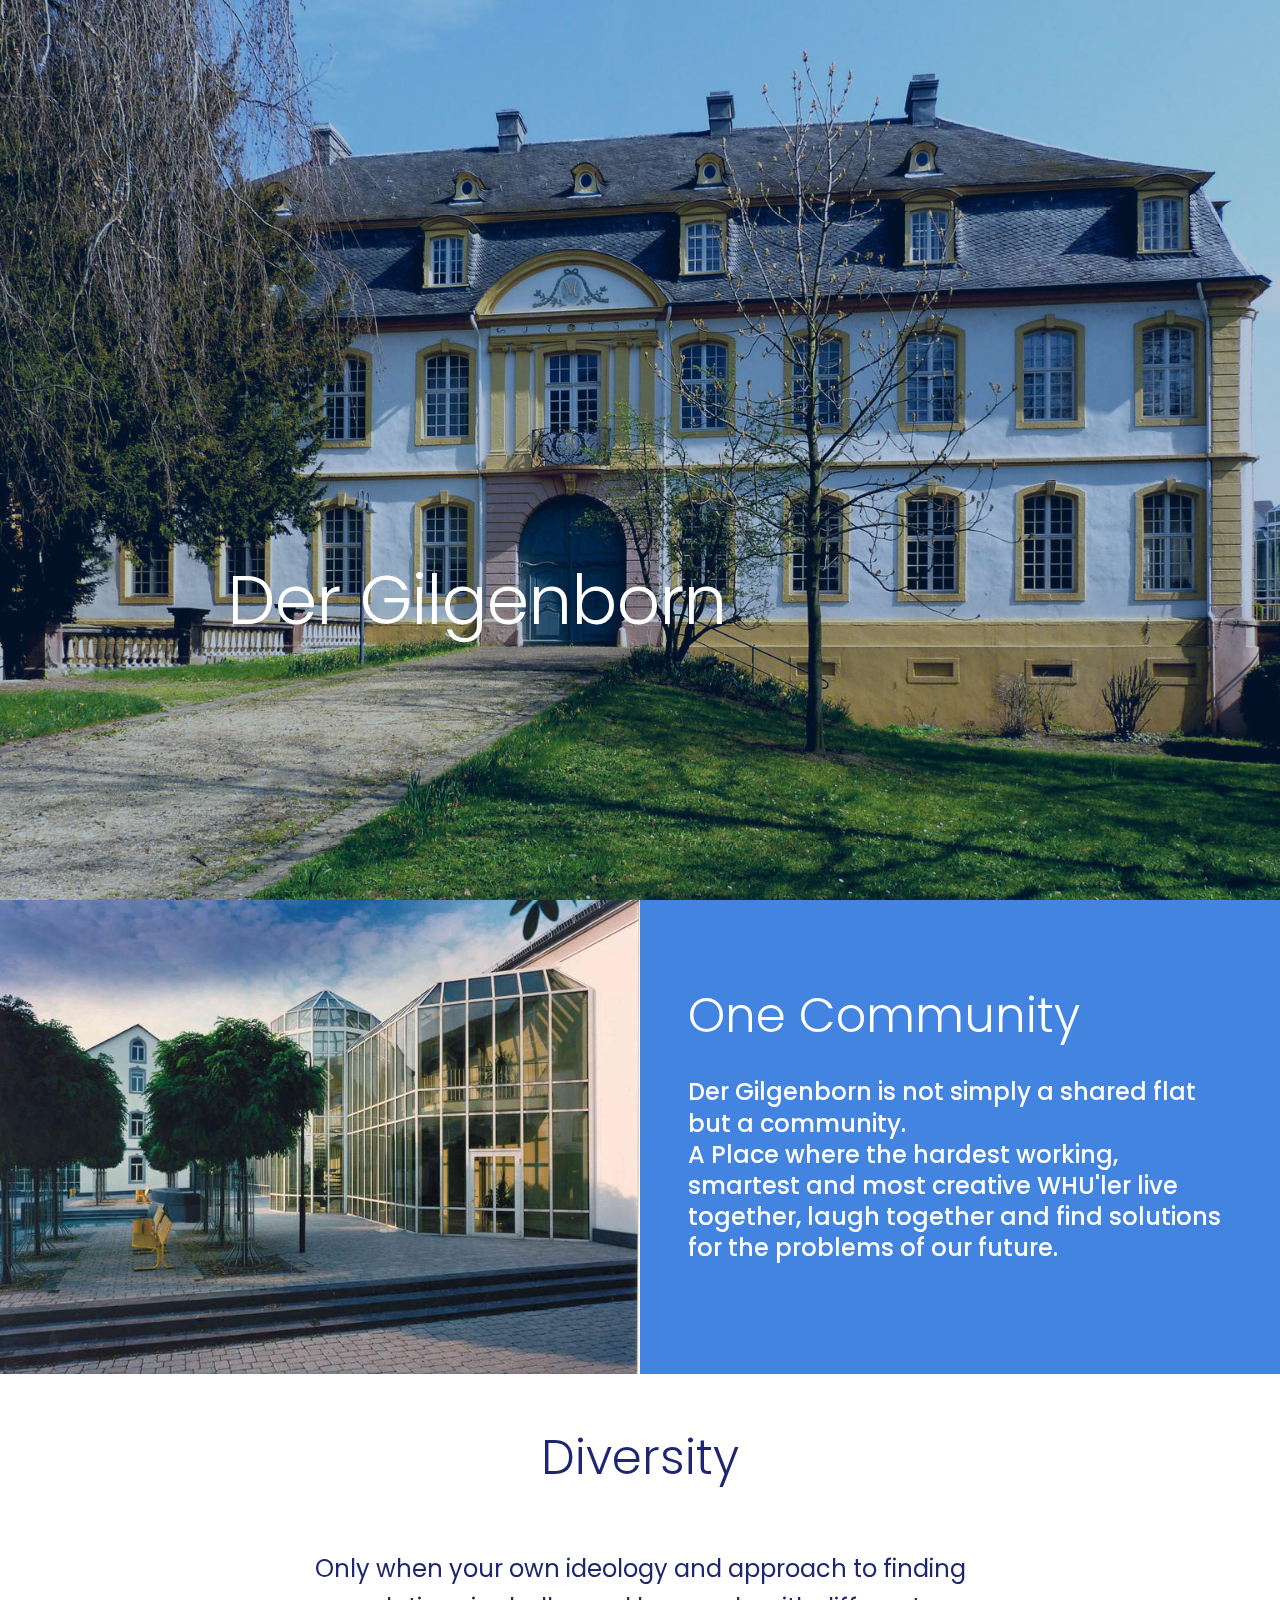
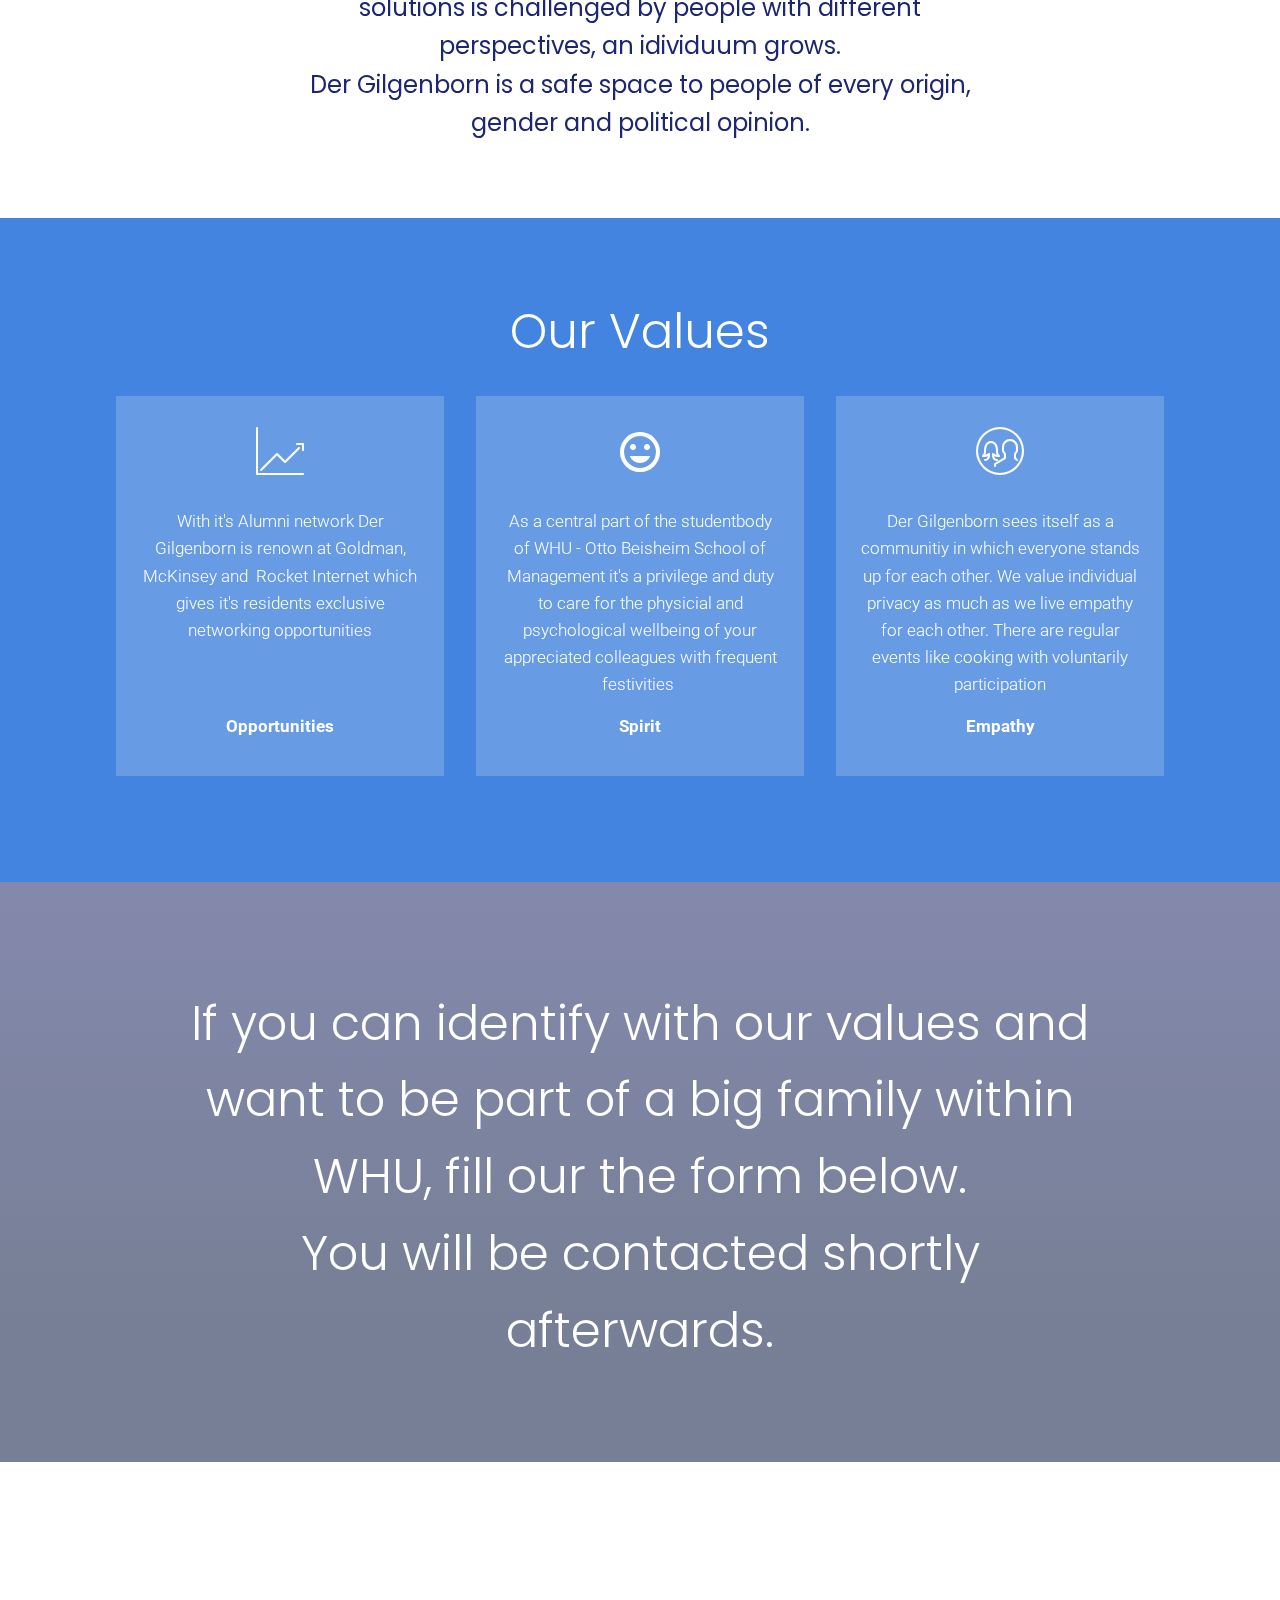
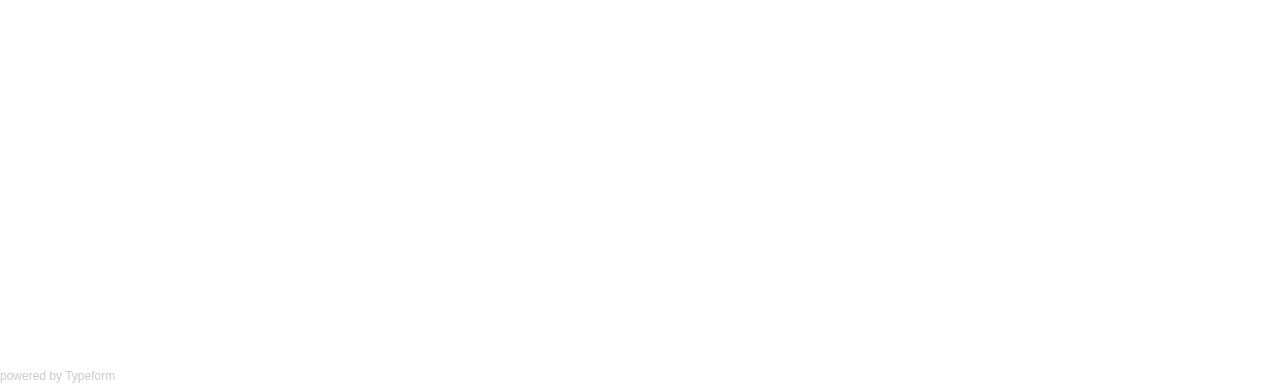
==== en.html @ 5c47d2d9 "create github pages" ====
<!DOCTYPE html>
<html >
<head>
  <!-- Site made with Mobirise Website Builder v4.7.6, https://mobirise.com -->
  <meta charset="UTF-8">
  <meta http-equiv="X-UA-Compatible" content="IE=edge">
  <meta name="generator" content="Mobirise v4.7.6, mobirise.com">
  <meta name="viewport" content="width=device-width, initial-scale=1, minimum-scale=1">
  <link rel="shortcut icon" href="assets/images/logo.png" type="image/x-icon">
  <meta name="description" content="">
  <title>English</title>
  <link rel="stylesheet" href="assets/web/assets/mobirise-icons/mobirise-icons.css">
  <link rel="stylesheet" href="assets/bootstrap-material-design-font/css/material.css">
  <link rel="stylesheet" href="assets/tether/tether.min.css">
  <link rel="stylesheet" href="assets/bootstrap/css/bootstrap.min.css">
  <link rel="stylesheet" href="assets/bootstrap/css/bootstrap-reboot.min.css">
  <link rel="stylesheet" href="assets/bootstrap/css/bootstrap-grid.min.css">
  <link rel="stylesheet" href="assets/theme/css/style.css">
  <link rel="stylesheet" href="assets/mobirise/css/mbr-additional.css" type="text/css">
  
  
  
</head>
<body>
  <section class="header6 cid-rthb6NtsAs mbr-fullscreen mbr-parallax-background" id="header6-g">

    

    <div class="mbr-overlay" style="opacity: 0.3; background-color: rgb(4, 54, 124);">
    </div>

    <div class="container">
        <div class="row justify-content-center">
            <div class="media-container-column mbr-white col-md-10 offset-md-1">
                <h1 class="mbr-section-title pb-3 mbr-fonts-style display-1"><p>
                    <br><br><br></p><br><p>Der Gilgenborn</p></h1>
                
                
            </div>
        </div>
    </div>

    
</section>

<section class="features1 cid-rthb6NT83H" id="features1-h">

    

    <div class="container-fluid">
        <div class="row content-row">
            <div class="mbr-figure col-lg-6">
              <img src="assets/images/newsimage-800x593.jpg" alt="" title="">
            </div>
            <div class="media-content px-5  mbr-white py-4 col-lg-6">
              
              <div class="content-block">
                <h2 class="mbr-section-title mbr-fonts-style pb-4 display-2">One Community</h2>
                <h3 class="mbr-section-subtitle mbr-fonts-style pb-2 display-5">Der Gilgenborn is not simply a shared flat but a community.&nbsp;<br>A Place where the hardest working, smartest and most creative WHU'ler live together, laugh together and find solutions for the problems of our future.</h3>
                <p class="mbr-text testimonial-text mbr-fonts-style display-7"></p>
              </div>
            </div>
        </div>
    </div>
</section>

<section class="mbr-section article content1 cid-rthb6Ofbr2" id="content1-i">

     

    <div class="container">
        <div class="media-container-row">
            <div class="mbr-text col-12 col-md-12">
                <h2 class="mbr-fonts-style block-title align-center display-2">Diversity</h2>
            </div>
        </div>
    </div>
</section>

<section class="mbr-section article content1 cid-rthb6OtqkJ" id="content2-j">

     

    <div class="container">
        <div class="media-container-row">
            <div class="mbr-text col-12 col-md-8">
                <p class="mbr-fonts-style block-text display-5">Only when your own ideology and approach to finding solutions is challenged by people with different perspectives, an idividuum grows.<br>Der Gilgenborn is a safe space to people of every origin, gender and political opinion.<br></p>
            </div>
        </div>
    </div>
</section>

<section class="features10 cid-rthb6OIaJx" id="features10-k">
    
    

    
    <div class="container">
        <div class="container align-center">
            <h2 class="mb-4 mbr-fonts-style mbr-white display-2">Our Values</h2>
            
            <div class="media-container-row">
                <div class="card p-3 col-12 col-md-4 col-lg-4">
                    <div class="card-box">
                        <div class="card-img pb-3">
                            <span class="mbr-iconfont mbr-white mbri-growing-chart"></span>
                        </div>
                        <p class="mbr-text mbr-fonts-style mbr-white display-7">With it's Alumni network Der Gilgenborn is renown at Goldman, McKinsey and &nbsp;Rocket Internet which gives it's residents exclusive networking opportunities<br><br><br>
                        </p>
                        <p class="card-title mbr-fonts-style mbr-white display-7">
                            <strong>Opportunities</strong></p>
                    </div>
                </div>
                <div class="card p-3 col-12 col-md-4 col-lg-4">
                    <div class="card-box">
                        <div class="card-img pb-3">
                            <span class="mbr-iconfont mbr-white mdi-social-mood"></span>
                        </div>
                        <p class="mbr-text mbr-fonts-style mbr-white display-7">
                            As a central part of the studentbody of WHU - Otto Beisheim School of Management it's a privilege and duty to care for the physicial and psychological wellbeing of your appreciated colleagues with frequent festivities&nbsp;</p>
                        <p class="card-title mbr-fonts-style mbr-white display-7"><strong>Spirit</strong></p>
                    </div>
                </div>
                <div class="card p-3 col-12 col-md-4 col-lg-4">
                    <div class="card-box">
                        <div class="card-img pb-3">
                            <span class="mbr-iconfont mbr-white mbri-users"></span>
                        </div>
                        <p class="mbr-text mbr-fonts-style mbr-white display-7">Der Gilgenborn sees itself as a communitiy in which everyone stands up for each other. We value individual privacy as much as we live empathy for each other. There are regular events like cooking with voluntarily participation<br></p>
                        <p class="card-title mbr-fonts-style mbr-white display-7"><strong>Empathy</strong></p>
                    </div>
                </div>
            </div>
        </div>
    </div>
</section>

<section class="header3 cid-rthb6PLLGP mbr-parallax-background" id="header3-l">

    

    <div class="mbr-overlay" style="opacity: 0.5;">
    </div>

    <div class="container align-center">
        <div class="row justify-content-center">
            <div class="media-container-column mbr-white col-md-10">
                <h3 class="mbr-section-subtitle align-center mbr-light pb-3 mbr-fonts-style display-2"></h3>
                
                <p class="mbr-text pb-3 mbr-fonts-style display-2">If you can identify with our values and want to be part of a big family within WHU, fill our the form below. <br>You will be contacted shortly afterwards.</p>
                
            </div>
        </div>
    </div>
    
</section>

<div id="custom-html-m" custom-code="true" data-rv-view="63"><div class="typeform-widget" data-url="https://mauriceschneider.typeform.com/to/I1XOrt" style="width: 100%; height: 500px;"></div> <script> (function() { var qs,js,q,s,d=document, gi=d.getElementById, ce=d.createElement, gt=d.getElementsByTagName, id="typef_orm", b="https://embed.typeform.com/"; if(!gi.call(d,id)) { js=ce.call(d,"script"); js.id=id; js.src=b+"embed.js"; q=gt.call(d,"script")[0]; q.parentNode.insertBefore(js,q) } })() </script> <div style="font-family: Sans-Serif;font-size: 12px;color: #999;opacity: 0.5; padding-top: 5px;"> powered by <a href="https://admin.typeform.com/signup?utm_campaign=I1XOrt&utm_source=typeform.com-13900104-Basic&utm_medium=typeform&utm_content=typeform-embedded-poweredbytypeform&utm_term=EN" style="color: #999" target="_blank">Typeform</a> </div></div>


  <script src="assets/web/assets/jquery/jquery.min.js"></script>
  <script src="assets/popper/popper.min.js"></script>
  <script src="assets/tether/tether.min.js"></script>
  <script src="assets/bootstrap/js/bootstrap.min.js"></script>
  <script src="assets/smoothscroll/smooth-scroll.js"></script>
  <script src="assets/parallax/jarallax.min.js"></script>
  <script src="assets/playervimeo/vimeo_player.js"></script>
  <script src="assets/theme/js/script.js"></script>
  
  
</body>
</html>
---- assets/web/assets/mobirise-icons/mobirise-icons.css ----
@font-face {
  font-family: 'MobiriseIcons';
  src:  url('mobirise-icons.eot?spat4u');
  src:  url('mobirise-icons.eot?spat4u#iefix') format('embedded-opentype'),
    url('mobirise-icons.ttf?spat4u') format('truetype'),
    url('mobirise-icons.woff?spat4u') format('woff'),
    url('mobirise-icons.svg?spat4u#MobiriseIcons') format('svg');
  font-weight: normal;
  font-style: normal;
}

[class^="mbri-"], [class*=" mbri-"] {
  /* use !important to prevent issues with browser extensions that change fonts */
  font-family: MobiriseIcons !important;
  speak: none;
  font-style: normal;
  font-weight: normal;
  font-variant: normal;
  text-transform: none;
  line-height: 1;

  /* Better Font Rendering =========== */
  -webkit-font-smoothing: antialiased;
  -moz-osx-font-smoothing: grayscale;
}

.mbri-add-submenu:before {
  content: "\e900";
}
.mbri-alert:before {
  content: "\e901";
}
.mbri-align-center:before {
  content: "\e902";
}
.mbri-align-justify:before {
  content: "\e903";
}
.mbri-align-left:before {
  content: "\e904";
}
.mbri-align-right:before {
  content: "\e905";
}
.mbri-android:before {
  content: "\e906";
}
.mbri-apple:before {
  content: "\e907";
}
.mbri-arrow-down:before {
  content: "\e908";
}
.mbri-arrow-next:before {
  content: "\e909";
}
.mbri-arrow-prev:before {
  content: "\e90a";
}
.mbri-arrow-up:before {
  content: "\e90b";
}
.mbri-bold:before {
  content: "\e90c";
}
.mbri-bookmark:before {
  content: "\e90d";
}
.mbri-bootstrap:before {
  content: "\e90e";
}
.mbri-briefcase:before {
  content: "\e90f";
}
.mbri-browse:before {
  content: "\e910";
}
.mbri-bulleted-list:before {
  content: "\e911";
}
.mbri-calendar:before {
  content: "\e912";
}
.mbri-camera:before {
  content: "\e913";
}
.mbri-cart-add:before {
  content: "\e914";
}
.mbri-cart-full:before {
  content: "\e915";
}
.mbri-cash:before {
  content: "\e916";
}
.mbri-change-style:before {
  content: "\e917";
}
.mbri-chat:before {
  content: "\e918";
}
.mbri-clock:before {
  content: "\e919";
}
.mbri-close:before {
  content: "\e91a";
}
.mbri-cloud:before {
  content: "\e91b";
}
.mbri-code:before {
  content: "\e91c";
}
.mbri-contact-form:before {
  content: "\e91d";
}
.mbri-credit-card:before {
  content: "\e91e";
}
.mbri-cursor-click:before {
  content: "\e91f";
}
.mbri-cust-feedback:before {
  content: "\e920";
}
.mbri-database:before {
  content: "\e921";
}
.mbri-delivery:before {
  content: "\e922";
}
.mbri-desktop:before {
  content: "\e923";
}
.mbri-devices:before {
  content: "\e924";
}
.mbri-down:before {
  content: "\e925";
}
.mbri-download:before {
  content: "\e989";
}
.mbri-drag-n-drop:before {
  content: "\e927";
}
.mbri-drag-n-drop2:before {
  content: "\e928";
}
.mbri-edit:before {
  content: "\e929";
}
.mbri-edit2:before {
  content: "\e92a";
}
.mbri-error:before {
  content: "\e92b";
}
.mbri-extension:before {
  content: "\e92c";
}
.mbri-features:before {
  content: "\e92d";
}
.mbri-file:before {
  content: "\e92e";
}
.mbri-flag:before {
  content: "\e92f";
}
.mbri-folder:before {
  content: "\e930";
}
.mbri-gift:before {
  content: "\e931";
}
.mbri-github:before {
  content: "\e932";
}
.mbri-globe:before {
  content: "\e933";
}
.mbri-globe-2:before {
  content: "\e934";
}
.mbri-growing-chart:before {
  content: "\e935";
}
.mbri-hearth:before {
  content: "\e936";
}
.mbri-help:before {
  content: "\e937";
}
.mbri-home:before {
  content: "\e938";
}
.mbri-hot-cup:before {
  content: "\e939";
}
.mbri-idea:before {
  content: "\e93a";
}
.mbri-image-gallery:before {
  content: "\e93b";
}
.mbri-image-slider:before {
  content: "\e93c";
}
.mbri-info:before {
  content: "\e93d";
}
.mbri-italic:before {
  content: "\e93e";
}
.mbri-key:before {
  content: "\e93f";
}
.mbri-laptop:before {
  content: "\e940";
}
.mbri-layers:before {
  content: "\e941";
}
.mbri-left-right:before {
  content: "\e942";
}
.mbri-left:before {
  content: "\e943";
}
.mbri-letter:before {
  content: "\e944";
}
.mbri-like:before {
  content: "\e945";
}
.mbri-link:before {
  content: "\e946";
}
.mbri-lock:before {
  content: "\e947";
}
.mbri-login:before {
  content: "\e948";
}
.mbri-logout:before {
  content: "\e949";
}
.mbri-magic-stick:before {
  content: "\e94a";
}
.mbri-map-pin:before {
  content: "\e94b";
}
.mbri-menu:before {
  content: "\e94c";
}
.mbri-mobile:before {
  content: "\e94d";
}
.mbri-mobile2:before {
  content: "\e94e";
}
.mbri-mobirise:before {
  content: "\e94f";
}
.mbri-more-horizontal:before {
  content: "\e950";
}
.mbri-more-vertical:before {
  content: "\e951";
}
.mbri-music:before {
  content: "\e952";
}
.mbri-new-file:before {
  content: "\e953";
}
.mbri-numbered-list:before {
  content: "\e954";
}
.mbri-opened-folder:before {
  content: "\e955";
}
.mbri-pages:before {
  content: "\e956";
}
.mbri-paper-plane:before {
  content: "\e957";
}
.mbri-paperclip:before {
  content: "\e958";
}
.mbri-photo:before {
  content: "\e959";
}
.mbri-photos:before {
  content: "\e95a";
}
.mbri-pin:before {
  content: "\e95b";
}
.mbri-play:before {
  content: "\e95c";
}
.mbri-plus:before {
  content: "\e95d";
}
.mbri-preview:before {
  content: "\e95e";
}
.mbri-print:before {
  content: "\e95f";
}
.mbri-protect:before {
  content: "\e960";
}
.mbri-question:before {
  content: "\e961";
}
.mbri-quote-left:before {
  content: "\e962";
}
.mbri-quote-right:before {
  content: "\e963";
}
.mbri-refresh:before {
  content: "\e964";
}
.mbri-responsive:before {
  content: "\e965";
}
.mbri-right:before {
  content: "\e966";
}
.mbri-rocket:before {
  content: "\e967";
}
.mbri-sad-face:before {
  content: "\e968";
}
.mbri-sale:before {
  content: "\e969";
}
.mbri-save:before {
  content: "\e96a";
}
.mbri-search:before {
  content: "\e96b";
}
.mbri-setting:before {
  content: "\e96c";
}
.mbri-setting2:before {
  content: "\e96d";
}
.mbri-setting3:before {
  content: "\e96e";
}
.mbri-share:before {
  content: "\e96f";
}
.mbri-shopping-bag:before {
  content: "\e970";
}
.mbri-shopping-basket:before {
  content: "\e971";
}
.mbri-shopping-cart:before {
  content: "\e972";
}
.mbri-sites:before {
  content: "\e973";
}
.mbri-smile-face:before {
  content: "\e974";
}
.mbri-speed:before {
  content: "\e975";
}
.mbri-star:before {
  content: "\e976";
}
.mbri-success:before {
  content: "\e977";
}
.mbri-sun:before {
  content: "\e978";
}
.mbri-sun2:before {
  content: "\e979";
}
.mbri-tablet:before {
  content: "\e97a";
}
.mbri-tablet-vertical:before {
  content: "\e97b";
}
.mbri-target:before {
  content: "\e97c";
}
.mbri-timer:before {
  content: "\e97d";
}
.mbri-to-ftp:before {
  content: "\e97e";
}
.mbri-to-local-drive:before {
  content: "\e97f";
}
.mbri-touch-swipe:before {
  content: "\e980";
}
.mbri-touch:before {
  content: "\e981";
}
.mbri-trash:before {
  content: "\e982";
}
.mbri-underline:before {
  content: "\e983";
}
.mbri-unlink:before {
  content: "\e984";
}
.mbri-unlock:before {
  content: "\e985";
}
.mbri-up-down:before {
  content: "\e986";
}
.mbri-up:before {
  content: "\e987";
}
.mbri-update:before {
  content: "\e988";
}
.mbri-upload:before {
 content: "\e926"; 
}
.mbri-user:before {
  content: "\e98a";
}
.mbri-user2:before {
  content: "\e98b";
}
.mbri-users:before {
  content: "\e98c";
}
.mbri-video:before {
  content: "\e98d";
}
.mbri-video-play:before {
  content: "\e98e";
}
.mbri-watch:before {
  content: "\e98f";
}
.mbri-website-theme:before {
  content: "\e990";
}
.mbri-wifi:before {
  content: "\e991";
}
.mbri-windows:before {
  content: "\e992";
}
.mbri-zoom-out:before {
  content: "\e993";
}
.mbri-redo:before {
  content: "\e994";
}
.mbri-undo:before {
  content: "\e995";
}
---- assets/bootstrap-material-design-font/css/material.css ----
@font-face {
  font-family: 'Material-Design-Icons';
  src: url('../fonts/Material-Design-Icons.eot?3ocs8m');
  src: url('../fonts/Material-Design-Icons.eot?#iefix3ocs8m') format('embedded-opentype'), url('../fonts/Material-Design-Icons.woff?3ocs8m') format('woff'), url('../fonts/Material-Design-Icons.ttf?3ocs8m') format('truetype'), url('../fonts/Material-Design-Icons.svg?3ocs8m#Material-Design-Icons') format('svg');
  font-weight: normal;
  font-style: normal;
}
[class^="mdi-"],
[class*="mdi-"] {
  speak: none;
  display: inline-block;
  font-style: normal;
  font-variant:normal;
  font-weight:normal;
/*  font-size:24px;*/
  line-height:1;
  font-family:'Material-Design-Icons' !important;
  text-rendering: auto;
  
  -webkit-font-smoothing: antialiased;
  -moz-osx-font-smoothing: grayscale;
  -webkit-transform: translate(0, 0);
      -ms-transform: translate(0, 0);
          transform: translate(0, 0);
}
[class^="mdi-"]:before,
[class*="mdi-"]:before {
  display: inline-block;
  speak: none;
  text-decoration: inherit;
}
[class^="mdi-"].pull-left,
[class*="mdi-"].pull-left {
  margin-right: .3em;
}
[class^="mdi-"].pull-right,
[class*="mdi-"].pull-right {
  margin-left: .3em;
}
[class^="mdi-"].mdi-lg:before,
[class*="mdi-"].mdi-lg:before,
[class^="mdi-"].mdi-lg:after,
[class*="mdi-"].mdi-lg:after {
  font-size: 1.33333333em;
  line-height: 0.75em;
  vertical-align: -15%;
}
[class^="mdi-"].mdi-2x:before,
[class*="mdi-"].mdi-2x:before,
[class^="mdi-"].mdi-2x:after,
[class*="mdi-"].mdi-2x:after {
  font-size: 2em;
}
[class^="mdi-"].mdi-3x:before,
[class*="mdi-"].mdi-3x:before,
[class^="mdi-"].mdi-3x:after,
[class*="mdi-"].mdi-3x:after {
  font-size: 3em;
}
[class^="mdi-"].mdi-4x:before,
[class*="mdi-"].mdi-4x:before,
[class^="mdi-"].mdi-4x:after,
[class*="mdi-"].mdi-4x:after {
  font-size: 4em;
}
[class^="mdi-"].mdi-5x:before,
[class*="mdi-"].mdi-5x:before,
[class^="mdi-"].mdi-5x:after,
[class*="mdi-"].mdi-5x:after {
  font-size: 5em;
}
[class^="mdi-device-signal-cellular-"]:after,
[class^="mdi-device-battery-"]:after,
[class^="mdi-device-battery-charging-"]:after,
[class^="mdi-device-signal-cellular-connected-no-internet-"]:after,
[class^="mdi-device-signal-wifi-"]:after,
[class^="mdi-device-signal-wifi-statusbar-not-connected"]:after,
.mdi-device-network-wifi:after {
  opacity: .3;
  position: absolute;
  left: 0;
  top: 0;
  z-index: 1;
  display: inline-block;
  speak: none;
  text-decoration: inherit;
}
[class^="mdi-device-signal-cellular-"]:after {
  content: "\e758";
}
[class^="mdi-device-battery-"]:after {
  content: "\e735";
}
[class^="mdi-device-battery-charging-"]:after {
  content: "\e733";
}
[class^="mdi-device-signal-cellular-connected-no-internet-"]:after {
  content: "\e75d";
}
[class^="mdi-device-signal-wifi-"]:after,
.mdi-device-network-wifi:after {
  content: "\e765";
}
[class^="mdi-device-signal-wifi-statusbasr-not-connected"]:after {
  content: "\e8f7";
}
.mdi-device-signal-cellular-off:after,
.mdi-device-signal-cellular-null:after,
.mdi-device-signal-cellular-no-sim:after,
.mdi-device-signal-wifi-off:after,
.mdi-device-signal-wifi-4-bar:after,
.mdi-device-signal-cellular-4-bar:after,
.mdi-device-battery-alert:after,
.mdi-device-signal-cellular-connected-no-internet-4-bar:after,
.mdi-device-battery-std:after,
.mdi-device-battery-full .mdi-device-battery-unknown:after {
  content: "";
}
.mdi-fw {
  width: 1.28571429em;
  text-align: center;
}
.mdi-ul {
  padding-left: 0;
  margin-left: 2.14285714em;
  list-style-type: none;
}
.mdi-ul > li {
  position: relative;
}
.mdi-li {
  position: absolute;
  left: -2.14285714em;
  width: 2.14285714em;
  top: 0.14285714em;
  text-align: center;
}
.mdi-li.mdi-lg {
  left: -1.85714286em;
}
.mdi-border {
  padding: .2em .25em .15em;
  border: solid 0.08em #eeeeee;
  border-radius: .1em;
}
.mdi-spin {
  -webkit-animation: mdi-spin 2s infinite linear;
  animation: mdi-spin 2s infinite linear;
  -webkit-transform-origin: 50% 50%;
  -ms-transform-origin: 50% 50%;
      transform-origin: 50% 50%;
}
.mdi-pulse {
  -webkit-animation: mdi-spin 1s steps(8) infinite;
  animation: mdi-spin 1s steps(8) infinite;
  -webkit-transform-origin: 50% 50%;
  -ms-transform-origin: 50% 50%;
      transform-origin: 50% 50%;
}
@-webkit-keyframes mdi-spin {
  0% {
    -webkit-transform: rotate(0deg);
    transform: rotate(0deg);
  }
  100% {
    -webkit-transform: rotate(359deg);
    transform: rotate(359deg);
  }
}
@keyframes mdi-spin {
  0% {
    -webkit-transform: rotate(0deg);
    transform: rotate(0deg);
  }
  100% {
    -webkit-transform: rotate(359deg);
    transform: rotate(359deg);
  }
}
.mdi-rotate-90 {
  filter: progid:DXImageTransform.Microsoft.BasicImage(rotation=1);
  -webkit-transform: rotate(90deg);
  -ms-transform: rotate(90deg);
  transform: rotate(90deg);
}
.mdi-rotate-180 {
  filter: progid:DXImageTransform.Microsoft.BasicImage(rotation=2);
  -webkit-transform: rotate(180deg);
  -ms-transform: rotate(180deg);
  transform: rotate(180deg);
}
.mdi-rotate-270 {
  filter: progid:DXImageTransform.Microsoft.BasicImage(rotation=3);
  -webkit-transform: rotate(270deg);
  -ms-transform: rotate(270deg);
  transform: rotate(270deg);
}
.mdi-flip-horizontal {
  filter: progid:DXImageTransform.Microsoft.BasicImage(rotation=0, mirror=1);
  -webkit-transform: scale(-1, 1);
  -ms-transform: scale(-1, 1);
  transform: scale(-1, 1);
}
.mdi-flip-vertical {
  filter: progid:DXImageTransform.Microsoft.BasicImage(rotation=2, mirror=1);
  -webkit-transform: scale(1, -1);
  -ms-transform: scale(1, -1);
  transform: scale(1, -1);
}
:root .mdi-rotate-90,
:root .mdi-rotate-180,
:root .mdi-rotate-270,
:root .mdi-flip-horizontal,
:root .mdi-flip-vertical {
  -webkit-filter: none;
          filter: none;
}
.mdi-stack {
  position: relative;
  display: inline-block;
  width: 2em;
  height: 2em;
  line-height: 2em;
  vertical-align: middle;
}
.mdi-stack-1x,
.mdi-stack-2x {
  position: absolute;
  left: 0;
  width: 100%;
  text-align: center;
}
.mdi-stack-1x {
  line-height: inherit;
}
.mdi-stack-2x {
  font-size: 2em;
}
.mdi-inverse {
  color: #ffffff;
}
/* Start Icons */
.mdi-action-3d-rotation:before {
  content: "\e600";
}
.mdi-action-accessibility:before {
  content: "\e601";
}
.mdi-action-account-balance-wallet:before {
  content: "\e602";
}
.mdi-action-account-balance:before {
  content: "\e603";
}
.mdi-action-account-box:before {
  content: "\e604";
}
.mdi-action-account-child:before {
  content: "\e605";
}
.mdi-action-account-circle:before {
  content: "\e606";
}
.mdi-action-add-shopping-cart:before {
  content: "\e607";
}
.mdi-action-alarm-add:before {
  content: "\e608";
}
.mdi-action-alarm-off:before {
  content: "\e609";
}
.mdi-action-alarm-on:before {
  content: "\e60a";
}
.mdi-action-alarm:before {
  content: "\e60b";
}
.mdi-action-android:before {
  content: "\e60c";
}
.mdi-action-announcement:before {
  content: "\e60d";
}
.mdi-action-aspect-ratio:before {
  content: "\e60e";
}
.mdi-action-assessment:before {
  content: "\e60f";
}
.mdi-action-assignment-ind:before {
  content: "\e610";
}
.mdi-action-assignment-late:before {
  content: "\e611";
}
.mdi-action-assignment-return:before {
  content: "\e612";
}
.mdi-action-assignment-returned:before {
  content: "\e613";
}
.mdi-action-assignment-turned-in:before {
  content: "\e614";
}
.mdi-action-assignment:before {
  content: "\e615";
}
.mdi-action-autorenew:before {
  content: "\e616";
}
.mdi-action-backup:before {
  content: "\e617";
}
.mdi-action-book:before {
  content: "\e618";
}
.mdi-action-bookmark-outline:before {
  content: "\e619";
}
.mdi-action-bookmark:before {
  content: "\e61a";
}
.mdi-action-bug-report:before {
  content: "\e61b";
}
.mdi-action-cached:before {
  content: "\e61c";
}
.mdi-action-check-circle:before {
  content: "\e61d";
}
.mdi-action-class:before {
  content: "\e61e";
}
.mdi-action-credit-card:before {
  content: "\e61f";
}
.mdi-action-dashboard:before {
  content: "\e620";
}
.mdi-action-delete:before {
  content: "\e621";
}
.mdi-action-description:before {
  content: "\e622";
}
.mdi-action-dns:before {
  content: "\e623";
}
.mdi-action-done-all:before {
  content: "\e624";
}
.mdi-action-done:before {
  content: "\e625";
}
.mdi-action-event:before {
  content: "\e626";
}
.mdi-action-exit-to-app:before {
  content: "\e627";
}
.mdi-action-explore:before {
  content: "\e628";
}
.mdi-action-extension:before {
  content: "\e629";
}
.mdi-action-face-unlock:before {
  content: "\e62a";
}
.mdi-action-favorite-outline:before {
  content: "\e62b";
}
.mdi-action-favorite:before {
  content: "\e62c";
}
.mdi-action-find-in-page:before {
  content: "\e62d";
}
.mdi-action-find-replace:before {
  content: "\e62e";
}
.mdi-action-flip-to-back:before {
  content: "\e62f";
}
.mdi-action-flip-to-front:before {
  content: "\e630";
}
.mdi-action-get-app:before {
  content: "\e631";
}
.mdi-action-grade:before {
  content: "\e632";
}
.mdi-action-group-work:before {
  content: "\e633";
}
.mdi-action-help:before {
  content: "\e634";
}
.mdi-action-highlight-remove:before {
  content: "\e635";
}
.mdi-action-history:before {
  content: "\e636";
}
.mdi-action-home:before {
  content: "\e637";
}
.mdi-action-https:before {
  content: "\e638";
}
.mdi-action-info-outline:before {
  content: "\e639";
}
.mdi-action-info:before {
  content: "\e63a";
}
.mdi-action-input:before {
  content: "\e63b";
}
.mdi-action-invert-colors:before {
  content: "\e63c";
}
.mdi-action-label-outline:before {
  content: "\e63d";
}
.mdi-action-label:before {
  content: "\e63e";
}
.mdi-action-language:before {
  content: "\e63f";
}
.mdi-action-launch:before {
  content: "\e640";
}
.mdi-action-list:before {
  content: "\e641";
}
.mdi-action-lock-open:before {
  content: "\e642";
}
.mdi-action-lock-outline:before {
  content: "\e643";
}
.mdi-action-lock:before {
  content: "\e644";
}
.mdi-action-loyalty:before {
  content: "\e645";
}
.mdi-action-markunread-mailbox:before {
  content: "\e646";
}
.mdi-action-note-add:before {
  content: "\e647";
}
.mdi-action-open-in-browser:before {
  content: "\e648";
}
.mdi-action-open-in-new:before {
  content: "\e649";
}
.mdi-action-open-with:before {
  content: "\e64a";
}
.mdi-action-pageview:before {
  content: "\e64b";
}
.mdi-action-payment:before {
  content: "\e64c";
}
.mdi-action-perm-camera-mic:before {
  content: "\e64d";
}
.mdi-action-perm-contact-cal:before {
  content: "\e64e";
}
.mdi-action-perm-data-setting:before {
  content: "\e64f";
}
.mdi-action-perm-device-info:before {
  content: "\e650";
}
.mdi-action-perm-identity:before {
  content: "\e651";
}
.mdi-action-perm-media:before {
  content: "\e652";
}
.mdi-action-perm-phone-msg:before {
  content: "\e653";
}
.mdi-action-perm-scan-wifi:before {
  content: "\e654";
}
.mdi-action-picture-in-picture:before {
  content: "\e655";
}
.mdi-action-polymer:before {
  content: "\e656";
}
.mdi-action-print:before {
  content: "\e657";
}
.mdi-action-query-builder:before {
  content: "\e658";
}
.mdi-action-question-answer:before {
  content: "\e659";
}
.mdi-action-receipt:before {
  content: "\e65a";
}
.mdi-action-redeem:before {
  content: "\e65b";
}
.mdi-action-reorder:before {
  content: "\e65c";
}
.mdi-action-report-problem:before {
  content: "\e65d";
}
.mdi-action-restore:before {
  content: "\e65e";
}
.mdi-action-room:before {
  content: "\e65f";
}
.mdi-action-schedule:before {
  content: "\e660";
}
.mdi-action-search:before {
  content: "\e661";
}
.mdi-action-settings-applications:before {
  content: "\e662";
}
.mdi-action-settings-backup-restore:before {
  content: "\e663";
}
.mdi-action-settings-bluetooth:before {
  content: "\e664";
}
.mdi-action-settings-cell:before {
  content: "\e665";
}
.mdi-action-settings-display:before {
  content: "\e666";
}
.mdi-action-settings-ethernet:before {
  content: "\e667";
}
.mdi-action-settings-input-antenna:before {
  content: "\e668";
}
.mdi-action-settings-input-component:before {
  content: "\e669";
}
.mdi-action-settings-input-composite:before {
  content: "\e66a";
}
.mdi-action-settings-input-hdmi:before {
  content: "\e66b";
}
.mdi-action-settings-input-svideo:before {
  content: "\e66c";
}
.mdi-action-settings-overscan:before {
  content: "\e66d";
}
.mdi-action-settings-phone:before {
  content: "\e66e";
}
.mdi-action-settings-power:before {
  content: "\e66f";
}
.mdi-action-settings-remote:before {
  content: "\e670";
}
.mdi-action-settings-voice:before {
  content: "\e671";
}
.mdi-action-settings:before {
  content: "\e672";
}
.mdi-action-shop-two:before {
  content: "\e673";
}
.mdi-action-shop:before {
  content: "\e674";
}
.mdi-action-shopping-basket:before {
  content: "\e675";
}
.mdi-action-shopping-cart:before {
  content: "\e676";
}
.mdi-action-speaker-notes:before {
  content: "\e677";
}
.mdi-action-spellcheck:before {
  content: "\e678";
}
.mdi-action-star-rate:before {
  content: "\e679";
}
.mdi-action-stars:before {
  content: "\e67a";
}
.mdi-action-store:before {
  content: "\e67b";
}
.mdi-action-subject:before {
  content: "\e67c";
}
.mdi-action-supervisor-account:before {
  content: "\e67d";
}
.mdi-action-swap-horiz:before {
  content: "\e67e";
}
.mdi-action-swap-vert-circle:before {
  content: "\e67f";
}
.mdi-action-swap-vert:before {
  content: "\e680";
}
.mdi-action-system-update-tv:before {
  content: "\e681";
}
.mdi-action-tab-unselected:before {
  content: "\e682";
}
.mdi-action-tab:before {
  content: "\e683";
}
.mdi-action-theaters:before {
  content: "\e684";
}
.mdi-action-thumb-down:before {
  content: "\e685";
}
.mdi-action-thumb-up:before {
  content: "\e686";
}
.mdi-action-thumbs-up-down:before {
  content: "\e687";
}
.mdi-action-toc:before {
  content: "\e688";
}
.mdi-action-today:before {
  content: "\e689";
}
.mdi-action-track-changes:before {
  content: "\e68a";
}
.mdi-action-translate:before {
  content: "\e68b";
}
.mdi-action-trending-down:before {
  content: "\e68c";
}
.mdi-action-trending-neutral:before {
  content: "\e68d";
}
.mdi-action-trending-up:before {
  content: "\e68e";
}
.mdi-action-turned-in-not:before {
  content: "\e68f";
}
.mdi-action-turned-in:before {
  content: "\e690";
}
.mdi-action-verified-user:before {
  content: "\e691";
}
.mdi-action-view-agenda:before {
  content: "\e692";
}
.mdi-action-view-array:before {
  content: "\e693";
}
.mdi-action-view-carousel:before {
  content: "\e694";
}
.mdi-action-view-column:before {
  content: "\e695";
}
.mdi-action-view-day:before {
  content: "\e696";
}
.mdi-action-view-headline:before {
  content: "\e697";
}
.mdi-action-view-list:before {
  content: "\e698";
}
.mdi-action-view-module:before {
  content: "\e699";
}
.mdi-action-view-quilt:before {
  content: "\e69a";
}
.mdi-action-view-stream:before {
  content: "\e69b";
}
.mdi-action-view-week:before {
  content: "\e69c";
}
.mdi-action-visibility-off:before {
  content: "\e69d";
}
.mdi-action-visibility:before {
  content: "\e69e";
}
.mdi-action-wallet-giftcard:before {
  content: "\e69f";
}
.mdi-action-wallet-membership:before {
  content: "\e6a0";
}
.mdi-action-wallet-travel:before {
  content: "\e6a1";
}
.mdi-action-work:before {
  content: "\e6a2";
}
.mdi-alert-error:before {
  content: "\e6a3";
}
.mdi-alert-warning:before {
  content: "\e6a4";
}
.mdi-av-album:before {
  content: "\e6a5";
}
.mdi-av-closed-caption:before {
  content: "\e6a6";
}
.mdi-av-equalizer:before {
  content: "\e6a7";
}
.mdi-av-explicit:before {
  content: "\e6a8";
}
.mdi-av-fast-forward:before {
  content: "\e6a9";
}
.mdi-av-fast-rewind:before {
  content: "\e6aa";
}
.mdi-av-games:before {
  content: "\e6ab";
}
.mdi-av-hearing:before {
  content: "\e6ac";
}
.mdi-av-high-quality:before {
  content: "\e6ad";
}
.mdi-av-loop:before {
  content: "\e6ae";
}
.mdi-av-mic-none:before {
  content: "\e6af";
}
.mdi-av-mic-off:before {
  content: "\e6b0";
}
.mdi-av-mic:before {
  content: "\e6b1";
}
.mdi-av-movie:before {
  content: "\e6b2";
}
.mdi-av-my-library-add:before {
  content: "\e6b3";
}
.mdi-av-my-library-books:before {
  content: "\e6b4";
}
.mdi-av-my-library-music:before {
  content: "\e6b5";
}
.mdi-av-new-releases:before {
  content: "\e6b6";
}
.mdi-av-not-interested:before {
  content: "\e6b7";
}
.mdi-av-pause-circle-fill:before {
  content: "\e6b8";
}
.mdi-av-pause-circle-outline:before {
  content: "\e6b9";
}
.mdi-av-pause:before {
  content: "\e6ba";
}
.mdi-av-play-arrow:before {
  content: "\e6bb";
}
.mdi-av-play-circle-fill:before {
  content: "\e6bc";
}
.mdi-av-play-circle-outline:before {
  content: "\e6bd";
}
.mdi-av-play-shopping-bag:before {
  content: "\e6be";
}
.mdi-av-playlist-add:before {
  content: "\e6bf";
}
.mdi-av-queue-music:before {
  content: "\e6c0";
}
.mdi-av-queue:before {
  content: "\e6c1";
}
.mdi-av-radio:before {
  content: "\e6c2";
}
.mdi-av-recent-actors:before {
  content: "\e6c3";
}
.mdi-av-repeat-one:before {
  content: "\e6c4";
}
.mdi-av-repeat:before {
  content: "\e6c5";
}
.mdi-av-replay:before {
  content: "\e6c6";
}
.mdi-av-shuffle:before {
  content: "\e6c7";
}
.mdi-av-skip-next:before {
  content: "\e6c8";
}
.mdi-av-skip-previous:before {
  content: "\e6c9";
}
.mdi-av-snooze:before {
  content: "\e6ca";
}
.mdi-av-stop:before {
  content: "\e6cb";
}
.mdi-av-subtitles:before {
  content: "\e6cc";
}
.mdi-av-surround-sound:before {
  content: "\e6cd";
}
.mdi-av-timer:before {
  content: "\e6ce";
}
.mdi-av-video-collection:before {
  content: "\e6cf";
}
.mdi-av-videocam-off:before {
  content: "\e6d0";
}
.mdi-av-videocam:before {
  content: "\e6d1";
}
.mdi-av-volume-down:before {
  content: "\e6d2";
}
.mdi-av-volume-mute:before {
  content: "\e6d3";
}
.mdi-av-volume-off:before {
  content: "\e6d4";
}
.mdi-av-volume-up:before {
  content: "\e6d5";
}
.mdi-av-web:before {
  content: "\e6d6";
}
.mdi-communication-business:before {
  content: "\e6d7";
}
.mdi-communication-call-end:before {
  content: "\e6d8";
}
.mdi-communication-call-made:before {
  content: "\e6d9";
}
.mdi-communication-call-merge:before {
  content: "\e6da";
}
.mdi-communication-call-missed:before {
  content: "\e6db";
}
.mdi-communication-call-received:before {
  content: "\e6dc";
}
.mdi-communication-call-split:before {
  content: "\e6dd";
}
.mdi-communication-call:before {
  content: "\e6de";
}
.mdi-communication-chat:before {
  content: "\e6df";
}
.mdi-communication-clear-all:before {
  content: "\e6e0";
}
.mdi-communication-comment:before {
  content: "\e6e1";
}
.mdi-communication-contacts:before {
  content: "\e6e2";
}
.mdi-communication-dialer-sip:before {
  content: "\e6e3";
}
.mdi-communication-dialpad:before {
  content: "\e6e4";
}
.mdi-communication-dnd-on:before {
  content: "\e6e5";
}
.mdi-communication-email:before {
  content: "\e6e6";
}
.mdi-communication-forum:before {
  content: "\e6e7";
}
.mdi-communication-import-export:before {
  content: "\e6e8";
}
.mdi-communication-invert-colors-off:before {
  content: "\e6e9";
}
.mdi-communication-invert-colors-on:before {
  content: "\e6ea";
}
.mdi-communication-live-help:before {
  content: "\e6eb";
}
.mdi-communication-location-off:before {
  content: "\e6ec";
}
.mdi-communication-location-on:before {
  content: "\e6ed";
}
.mdi-communication-message:before {
  content: "\e6ee";
}
.mdi-communication-messenger:before {
  content: "\e6ef";
}
.mdi-communication-no-sim:before {
  content: "\e6f0";
}
.mdi-communication-phone:before {
  content: "\e6f1";
}
.mdi-communication-portable-wifi-off:before {
  content: "\e6f2";
}
.mdi-communication-quick-contacts-dialer:before {
  content: "\e6f3";
}
.mdi-communication-quick-contacts-mail:before {
  content: "\e6f4";
}
.mdi-communication-ring-volume:before {
  content: "\e6f5";
}
.mdi-communication-stay-current-landscape:before {
  content: "\e6f6";
}
.mdi-communication-stay-current-portrait:before {
  content: "\e6f7";
}
.mdi-communication-stay-primary-landscape:before {
  content: "\e6f8";
}
.mdi-communication-stay-primary-portrait:before {
  content: "\e6f9";
}
.mdi-communication-swap-calls:before {
  content: "\e6fa";
}
.mdi-communication-textsms:before {
  content: "\e6fb";
}
.mdi-communication-voicemail:before {
  content: "\e6fc";
}
.mdi-communication-vpn-key:before {
  content: "\e6fd";
}
.mdi-content-add-box:before {
  content: "\e6fe";
}
.mdi-content-add-circle-outline:before {
  content: "\e6ff";
}
.mdi-content-add-circle:before {
  content: "\e700";
}
.mdi-content-add:before {
  content: "\e701";
}
.mdi-content-archive:before {
  content: "\e702";
}
.mdi-content-backspace:before {
  content: "\e703";
}
.mdi-content-block:before {
  content: "\e704";
}
.mdi-content-clear:before {
  content: "\e705";
}
.mdi-content-content-copy:before {
  content: "\e706";
}
.mdi-content-content-cut:before {
  content: "\e707";
}
.mdi-content-content-paste:before {
  content: "\e708";
}
.mdi-content-create:before {
  content: "\e709";
}
.mdi-content-drafts:before {
  content: "\e70a";
}
.mdi-content-filter-list:before {
  content: "\e70b";
}
.mdi-content-flag:before {
  content: "\e70c";
}
.mdi-content-forward:before {
  content: "\e70d";
}
.mdi-content-gesture:before {
  content: "\e70e";
}
.mdi-content-inbox:before {
  content: "\e70f";
}
.mdi-content-link:before {
  content: "\e710";
}
.mdi-content-mail:before {
  content: "\e711";
}
.mdi-content-markunread:before {
  content: "\e712";
}
.mdi-content-redo:before {
  content: "\e713";
}
.mdi-content-remove-circle-outline:before {
  content: "\e714";
}
.mdi-content-remove-circle:before {
  content: "\e715";
}
.mdi-content-remove:before {
  content: "\e716";
}
.mdi-content-reply-all:before {
  content: "\e717";
}
.mdi-content-reply:before {
  content: "\e718";
}
.mdi-content-report:before {
  content: "\e719";
}
.mdi-content-save:before {
  content: "\e71a";
}
.mdi-content-select-all:before {
  content: "\e71b";
}
.mdi-content-send:before {
  content: "\e71c";
}
.mdi-content-sort:before {
  content: "\e71d";
}
.mdi-content-text-format:before {
  content: "\e71e";
}
.mdi-content-undo:before {
  content: "\e71f";
}
.mdi-editor-attach-file:before {
  content: "\e776";
}
.mdi-editor-attach-money:before {
  content: "\e777";
}
.mdi-editor-border-all:before {
  content: "\e778";
}
.mdi-editor-border-bottom:before {
  content: "\e779";
}
.mdi-editor-border-clear:before {
  content: "\e77a";
}
.mdi-editor-border-color:before {
  content: "\e77b";
}
.mdi-editor-border-horizontal:before {
  content: "\e77c";
}
.mdi-editor-border-inner:before {
  content: "\e77d";
}
.mdi-editor-border-left:before {
  content: "\e77e";
}
.mdi-editor-border-outer:before {
  content: "\e77f";
}
.mdi-editor-border-right:before {
  content: "\e780";
}
.mdi-editor-border-style:before {
  content: "\e781";
}
.mdi-editor-border-top:before {
  content: "\e782";
}
.mdi-editor-border-vertical:before {
  content: "\e783";
}
.mdi-editor-format-align-center:before {
  content: "\e784";
}
.mdi-editor-format-align-justify:before {
  content: "\e785";
}
.mdi-editor-format-align-left:before {
  content: "\e786";
}
.mdi-editor-format-align-right:before {
  content: "\e787";
}
.mdi-editor-format-bold:before {
  content: "\e788";
}
.mdi-editor-format-clear:before {
  content: "\e789";
}
.mdi-editor-format-color-fill:before {
  content: "\e78a";
}
.mdi-editor-format-color-reset:before {
  content: "\e78b";
}
.mdi-editor-format-color-text:before {
  content: "\e78c";
}
.mdi-editor-format-indent-decrease:before {
  content: "\e78d";
}
.mdi-editor-format-indent-increase:before {
  content: "\e78e";
}
.mdi-editor-format-italic:before {
  content: "\e78f";
}
.mdi-editor-format-line-spacing:before {
  content: "\e790";
}
.mdi-editor-format-list-bulleted:before {
  content: "\e791";
}
.mdi-editor-format-list-numbered:before {
  content: "\e792";
}
.mdi-editor-format-paint:before {
  content: "\e793";
}
.mdi-editor-format-quote:before {
  content: "\e794";
}
.mdi-editor-format-size:before {
  content: "\e795";
}
.mdi-editor-format-strikethrough:before {
  content: "\e796";
}
.mdi-editor-format-textdirection-l-to-r:before {
  content: "\e797";
}
.mdi-editor-format-textdirection-r-to-l:before {
  content: "\e798";
}
.mdi-editor-format-underline:before {
  content: "\e799";
}
.mdi-editor-functions:before {
  content: "\e79a";
}
.mdi-editor-insert-chart:before {
  content: "\e79b";
}
.mdi-editor-insert-comment:before {
  content: "\e79c";
}
.mdi-editor-insert-drive-file:before {
  content: "\e79d";
}
.mdi-editor-insert-emoticon:before {
  content: "\e79e";
}
.mdi-editor-insert-invitation:before {
  content: "\e79f";
}
.mdi-editor-insert-link:before {
  content: "\e7a0";
}
.mdi-editor-insert-photo:before {
  content: "\e7a1";
}
.mdi-editor-merge-type:before {
  content: "\e7a2";
}
.mdi-editor-mode-comment:before {
  content: "\e7a3";
}
.mdi-editor-mode-edit:before {
  content: "\e7a4";
}
.mdi-editor-publish:before {
  content: "\e7a5";
}
.mdi-editor-vertical-align-bottom:before {
  content: "\e7a6";
}
.mdi-editor-vertical-align-center:before {
  content: "\e7a7";
}
.mdi-editor-vertical-align-top:before {
  content: "\e7a8";
}
.mdi-editor-wrap-text:before {
  content: "\e7a9";
}
.mdi-file-attachment:before {
  content: "\e7aa";
}
.mdi-file-cloud-circle:before {
  content: "\e7ab";
}
.mdi-file-cloud-done:before {
  content: "\e7ac";
}
.mdi-file-cloud-download:before {
  content: "\e7ad";
}
.mdi-file-cloud-off:before {
  content: "\e7ae";
}
.mdi-file-cloud-queue:before {
  content: "\e7af";
}
.mdi-file-cloud-upload:before {
  content: "\e7b0";
}
.mdi-file-cloud:before {
  content: "\e7b1";
}
.mdi-file-file-download:before {
  content: "\e7b2";
}
.mdi-file-file-upload:before {
  content: "\e7b3";
}
.mdi-file-folder-open:before {
  content: "\e7b4";
}
.mdi-file-folder-shared:before {
  content: "\e7b5";
}
.mdi-file-folder:before {
  content: "\e7b6";
}
.mdi-device-access-alarm:before {
  content: "\e720";
}
.mdi-device-access-alarms:before {
  content: "\e721";
}
.mdi-device-access-time:before {
  content: "\e722";
}
.mdi-device-add-alarm:before {
  content: "\e723";
}
.mdi-device-airplanemode-off:before {
  content: "\e724";
}
.mdi-device-airplanemode-on:before {
  content: "\e725";
}
.mdi-device-battery-20:before {
  content: "\e726";
}
.mdi-device-battery-30:before {
  content: "\e727";
}
.mdi-device-battery-50:before {
  content: "\e728";
}
.mdi-device-battery-60:before {
  content: "\e729";
}
.mdi-device-battery-80:before {
  content: "\e72a";
}
.mdi-device-battery-90:before {
  content: "\e72b";
}
.mdi-device-battery-alert:before {
  content: "\e72c";
}
.mdi-device-battery-charging-20:before {
  content: "\e72d";
}
.mdi-device-battery-charging-30:before {
  content: "\e72e";
}
.mdi-device-battery-charging-50:before {
  content: "\e72f";
}
.mdi-device-battery-charging-60:before {
  content: "\e730";
}
.mdi-device-battery-charging-80:before {
  content: "\e731";
}
.mdi-device-battery-charging-90:before {
  content: "\e732";
}
.mdi-device-battery-charging-full:before {
  content: "\e733";
}
.mdi-device-battery-full:before {
  content: "\e734";
}
.mdi-device-battery-std:before {
  content: "\e735";
}
.mdi-device-battery-unknown:before {
  content: "\e736";
}
.mdi-device-bluetooth-connected:before {
  content: "\e737";
}
.mdi-device-bluetooth-disabled:before {
  content: "\e738";
}
.mdi-device-bluetooth-searching:before {
  content: "\e739";
}
.mdi-device-bluetooth:before {
  content: "\e73a";
}
.mdi-device-brightness-auto:before {
  content: "\e73b";
}
.mdi-device-brightness-high:before {
  content: "\e73c";
}
.mdi-device-brightness-low:before {
  content: "\e73d";
}
.mdi-device-brightness-medium:before {
  content: "\e73e";
}
.mdi-device-data-usage:before {
  content: "\e73f";
}
.mdi-device-developer-mode:before {
  content: "\e740";
}
.mdi-device-devices:before {
  content: "\e741";
}
.mdi-device-dvr:before {
  content: "\e742";
}
.mdi-device-gps-fixed:before {
  content: "\e743";
}
.mdi-device-gps-not-fixed:before {
  content: "\e744";
}
.mdi-device-gps-off:before {
  content: "\e745";
}
.mdi-device-location-disabled:before {
  content: "\e746";
}
.mdi-device-location-searching:before {
  content: "\e747";
}
.mdi-device-multitrack-audio:before {
  content: "\e748";
}
.mdi-device-network-cell:before {
  content: "\e749";
}
.mdi-device-network-wifi:before {
  content: "\e74a";
}
.mdi-device-nfc:before {
  content: "\e74b";
}
.mdi-device-now-wallpaper:before {
  content: "\e74c";
}
.mdi-device-now-widgets:before {
  content: "\e74d";
}
.mdi-device-screen-lock-landscape:before {
  content: "\e74e";
}
.mdi-device-screen-lock-portrait:before {
  content: "\e74f";
}
.mdi-device-screen-lock-rotation:before {
  content: "\e750";
}
.mdi-device-screen-rotation:before {
  content: "\e751";
}
.mdi-device-sd-storage:before {
  content: "\e752";
}
.mdi-device-settings-system-daydream:before {
  content: "\e753";
}
.mdi-device-signal-cellular-0-bar:before {
  content: "\e754";
}
.mdi-device-signal-cellular-1-bar:before {
  content: "\e755";
}
.mdi-device-signal-cellular-2-bar:before {
  content: "\e756";
}
.mdi-device-signal-cellular-3-bar:before {
  content: "\e757";
}
.mdi-device-signal-cellular-4-bar:before {
  content: "\e758";
}
.mdi-signal-wifi-statusbar-connected-no-internet-after:before {
  content: "\e8f6";
}
.mdi-device-signal-cellular-connected-no-internet-0-bar:before {
  content: "\e759";
}
.mdi-device-signal-cellular-connected-no-internet-1-bar:before {
  content: "\e75a";
}
.mdi-device-signal-cellular-connected-no-internet-2-bar:before {
  content: "\e75b";
}
.mdi-device-signal-cellular-connected-no-internet-3-bar:before {
  content: "\e75c";
}
.mdi-device-signal-cellular-connected-no-internet-4-bar:before {
  content: "\e75d";
}
.mdi-device-signal-cellular-no-sim:before {
  content: "\e75e";
}
.mdi-device-signal-cellular-null:before {
  content: "\e75f";
}
.mdi-device-signal-cellular-off:before {
  content: "\e760";
}
.mdi-device-signal-wifi-0-bar:before {
  content: "\e761";
}
.mdi-device-signal-wifi-1-bar:before {
  content: "\e762";
}
.mdi-device-signal-wifi-2-bar:before {
  content: "\e763";
}
.mdi-device-signal-wifi-3-bar:before {
  content: "\e764";
}
.mdi-device-signal-wifi-4-bar:before {
  content: "\e765";
}
.mdi-device-signal-wifi-off:before {
  content: "\e766";
}
.mdi-device-signal-wifi-statusbar-1-bar:before {
  content: "\e767";
}
.mdi-device-signal-wifi-statusbar-2-bar:before {
  content: "\e768";
}
.mdi-device-signal-wifi-statusbar-3-bar:before {
  content: "\e769";
}
.mdi-device-signal-wifi-statusbar-4-bar:before {
  content: "\e76a";
}
.mdi-device-signal-wifi-statusbar-connected-no-internet-:before {
  content: "\e76b";
}
.mdi-device-signal-wifi-statusbar-connected-no-internet:before {
  content: "\e76f";
}
.mdi-device-signal-wifi-statusbar-connected-no-internet-2:before {
  content: "\e76c";
}
.mdi-device-signal-wifi-statusbar-connected-no-internet-3:before {
  content: "\e76d";
}
.mdi-device-signal-wifi-statusbar-connected-no-internet-4:before {
  content: "\e76e";
}
.mdi-signal-wifi-statusbar-not-connected-after:before {
  content: "\e8f7";
}
.mdi-device-signal-wifi-statusbar-not-connected:before {
  content: "\e770";
}
.mdi-device-signal-wifi-statusbar-null:before {
  content: "\e771";
}
.mdi-device-storage:before {
  content: "\e772";
}
.mdi-device-usb:before {
  content: "\e773";
}
.mdi-device-wifi-lock:before {
  content: "\e774";
}
.mdi-device-wifi-tethering:before {
  content: "\e775";
}
.mdi-hardware-cast-connected:before {
  content: "\e7b7";
}
.mdi-hardware-cast:before {
  content: "\e7b8";
}
.mdi-hardware-computer:before {
  content: "\e7b9";
}
.mdi-hardware-desktop-mac:before {
  content: "\e7ba";
}
.mdi-hardware-desktop-windows:before {
  content: "\e7bb";
}
.mdi-hardware-dock:before {
  content: "\e7bc";
}
.mdi-hardware-gamepad:before {
  content: "\e7bd";
}
.mdi-hardware-headset-mic:before {
  content: "\e7be";
}
.mdi-hardware-headset:before {
  content: "\e7bf";
}
.mdi-hardware-keyboard-alt:before {
  content: "\e7c0";
}
.mdi-hardware-keyboard-arrow-down:before {
  content: "\e7c1";
}
.mdi-hardware-keyboard-arrow-left:before {
  content: "\e7c2";
}
.mdi-hardware-keyboard-arrow-right:before {
  content: "\e7c3";
}
.mdi-hardware-keyboard-arrow-up:before {
  content: "\e7c4";
}
.mdi-hardware-keyboard-backspace:before {
  content: "\e7c5";
}
.mdi-hardware-keyboard-capslock:before {
  content: "\e7c6";
}
.mdi-hardware-keyboard-control:before {
  content: "\e7c7";
}
.mdi-hardware-keyboard-hide:before {
  content: "\e7c8";
}
.mdi-hardware-keyboard-return:before {
  content: "\e7c9";
}
.mdi-hardware-keyboard-tab:before {
  content: "\e7ca";
}
.mdi-hardware-keyboard-voice:before {
  content: "\e7cb";
}
.mdi-hardware-keyboard:before {
  content: "\e7cc";
}
.mdi-hardware-laptop-chromebook:before {
  content: "\e7cd";
}
.mdi-hardware-laptop-mac:before {
  content: "\e7ce";
}
.mdi-hardware-laptop-windows:before {
  content: "\e7cf";
}
.mdi-hardware-laptop:before {
  content: "\e7d0";
}
.mdi-hardware-memory:before {
  content: "\e7d1";
}
.mdi-hardware-mouse:before {
  content: "\e7d2";
}
.mdi-hardware-phone-android:before {
  content: "\e7d3";
}
.mdi-hardware-phone-iphone:before {
  content: "\e7d4";
}
.mdi-hardware-phonelink-off:before {
  content: "\e7d5";
}
.mdi-hardware-phonelink:before {
  content: "\e7d6";
}
.mdi-hardware-security:before {
  content: "\e7d7";
}
.mdi-hardware-sim-card:before {
  content: "\e7d8";
}
.mdi-hardware-smartphone:before {
  content: "\e7d9";
}
.mdi-hardware-speaker:before {
  content: "\e7da";
}
.mdi-hardware-tablet-android:before {
  content: "\e7db";
}
.mdi-hardware-tablet-mac:before {
  content: "\e7dc";
}
.mdi-hardware-tablet:before {
  content: "\e7dd";
}
.mdi-hardware-tv:before {
  content: "\e7de";
}
.mdi-hardware-watch:before {
  content: "\e7df";
}
.mdi-image-add-to-photos:before {
  content: "\e7e0";
}
.mdi-image-adjust:before {
  content: "\e7e1";
}
.mdi-image-assistant-photo:before {
  content: "\e7e2";
}
.mdi-image-audiotrack:before {
  content: "\e7e3";
}
.mdi-image-blur-circular:before {
  content: "\e7e4";
}
.mdi-image-blur-linear:before {
  content: "\e7e5";
}
.mdi-image-blur-off:before {
  content: "\e7e6";
}
.mdi-image-blur-on:before {
  content: "\e7e7";
}
.mdi-image-brightness-1:before {
  content: "\e7e8";
}
.mdi-image-brightness-2:before {
  content: "\e7e9";
}
.mdi-image-brightness-3:before {
  content: "\e7ea";
}
.mdi-image-brightness-4:before {
  content: "\e7eb";
}
.mdi-image-brightness-5:before {
  content: "\e7ec";
}
.mdi-image-brightness-6:before {
  content: "\e7ed";
}
.mdi-image-brightness-7:before {
  content: "\e7ee";
}
.mdi-image-brush:before {
  content: "\e7ef";
}
.mdi-image-camera-alt:before {
  content: "\e7f0";
}
.mdi-image-camera-front:before {
  content: "\e7f1";
}
.mdi-image-camera-rear:before {
  content: "\e7f2";
}
.mdi-image-camera-roll:before {
  content: "\e7f3";
}
.mdi-image-camera:before {
  content: "\e7f4";
}
.mdi-image-center-focus-strong:before {
  content: "\e7f5";
}
.mdi-image-center-focus-weak:before {
  content: "\e7f6";
}
.mdi-image-collections:before {
  content: "\e7f7";
}
.mdi-image-color-lens:before {
  content: "\e7f8";
}
.mdi-image-colorize:before {
  content: "\e7f9";
}
.mdi-image-compare:before {
  content: "\e7fa";
}
.mdi-image-control-point-duplicate:before {
  content: "\e7fb";
}
.mdi-image-control-point:before {
  content: "\e7fc";
}
.mdi-image-crop-3-2:before {
  content: "\e7fd";
}
.mdi-image-crop-5-4:before {
  content: "\e7fe";
}
.mdi-image-crop-7-5:before {
  content: "\e7ff";
}
.mdi-image-crop-16-9:before {
  content: "\e800";
}
.mdi-image-crop-din:before {
  content: "\e801";
}
.mdi-image-crop-free:before {
  content: "\e802";
}
.mdi-image-crop-landscape:before {
  content: "\e803";
}
.mdi-image-crop-original:before {
  content: "\e804";
}
.mdi-image-crop-portrait:before {
  content: "\e805";
}
.mdi-image-crop-square:before {
  content: "\e806";
}
.mdi-image-crop:before {
  content: "\e807";
}
.mdi-image-dehaze:before {
  content: "\e808";
}
.mdi-image-details:before {
  content: "\e809";
}
.mdi-image-edit:before {
  content: "\e80a";
}
.mdi-image-exposure-minus-1:before {
  content: "\e80b";
}
.mdi-image-exposure-minus-2:before {
  content: "\e80c";
}
.mdi-image-exposure-plus-1:before {
  content: "\e80d";
}
.mdi-image-exposure-plus-2:before {
  content: "\e80e";
}
.mdi-image-exposure-zero:before {
  content: "\e80f";
}
.mdi-image-exposure:before {
  content: "\e810";
}
.mdi-image-filter-1:before {
  content: "\e811";
}
.mdi-image-filter-2:before {
  content: "\e812";
}
.mdi-image-filter-3:before {
  content: "\e813";
}
.mdi-image-filter-4:before {
  content: "\e814";
}
.mdi-image-filter-5:before {
  content: "\e815";
}
.mdi-image-filter-6:before {
  content: "\e816";
}
.mdi-image-filter-7:before {
  content: "\e817";
}
.mdi-image-filter-8:before {
  content: "\e818";
}
.mdi-image-filter-9-plus:before {
  content: "\e819";
}
.mdi-image-filter-9:before {
  content: "\e81a";
}
.mdi-image-filter-b-and-w:before {
  content: "\e81b";
}
.mdi-image-filter-center-focus:before {
  content: "\e81c";
}
.mdi-image-filter-drama:before {
  content: "\e81d";
}
.mdi-image-filter-frames:before {
  content: "\e81e";
}
.mdi-image-filter-hdr:before {
  content: "\e81f";
}
.mdi-image-filter-none:before {
  content: "\e820";
}
.mdi-image-filter-tilt-shift:before {
  content: "\e821";
}
.mdi-image-filter-vintage:before {
  content: "\e822";
}
.mdi-image-filter:before {
  content: "\e823";
}
.mdi-image-flare:before {
  content: "\e824";
}
.mdi-image-flash-auto:before {
  content: "\e825";
}
.mdi-image-flash-off:before {
  content: "\e826";
}
.mdi-image-flash-on:before {
  content: "\e827";
}
.mdi-image-flip:before {
  content: "\e828";
}
.mdi-image-gradient:before {
  content: "\e829";
}
.mdi-image-grain:before {
  content: "\e82a";
}
.mdi-image-grid-off:before {
  content: "\e82b";
}
.mdi-image-grid-on:before {
  content: "\e82c";
}
.mdi-image-hdr-off:before {
  content: "\e82d";
}
.mdi-image-hdr-on:before {
  content: "\e82e";
}
.mdi-image-hdr-strong:before {
  content: "\e82f";
}
.mdi-image-hdr-weak:before {
  content: "\e830";
}
.mdi-image-healing:before {
  content: "\e831";
}
.mdi-image-image-aspect-ratio:before {
  content: "\e832";
}
.mdi-image-image:before {
  content: "\e833";
}
.mdi-image-iso:before {
  content: "\e834";
}
.mdi-image-landscape:before {
  content: "\e835";
}
.mdi-image-leak-add:before {
  content: "\e836";
}
.mdi-image-leak-remove:before {
  content: "\e837";
}
.mdi-image-lens:before {
  content: "\e838";
}
.mdi-image-looks-3:before {
  content: "\e839";
}
.mdi-image-looks-4:before {
  content: "\e83a";
}
.mdi-image-looks-5:before {
  content: "\e83b";
}
.mdi-image-looks-6:before {
  content: "\e83c";
}
.mdi-image-looks-one:before {
  content: "\e83d";
}
.mdi-image-looks-two:before {
  content: "\e83e";
}
.mdi-image-looks:before {
  content: "\e83f";
}
.mdi-image-loupe:before {
  content: "\e840";
}
.mdi-image-movie-creation:before {
  content: "\e841";
}
.mdi-image-nature-people:before {
  content: "\e842";
}
.mdi-image-nature:before {
  content: "\e843";
}
.mdi-image-navigate-before:before {
  content: "\e844";
}
.mdi-image-navigate-next:before {
  content: "\e845";
}
.mdi-image-palette:before {
  content: "\e846";
}
.mdi-image-panorama-fisheye:before {
  content: "\e847";
}
.mdi-image-panorama-horizontal:before {
  content: "\e848";
}
.mdi-image-panorama-vertical:before {
  content: "\e849";
}
.mdi-image-panorama-wide-angle:before {
  content: "\e84a";
}
.mdi-image-panorama:before {
  content: "\e84b";
}
.mdi-image-photo-album:before {
  content: "\e84c";
}
.mdi-image-photo-camera:before {
  content: "\e84d";
}
.mdi-image-photo-library:before {
  content: "\e84e";
}
.mdi-image-photo:before {
  content: "\e84f";
}
.mdi-image-portrait:before {
  content: "\e850";
}
.mdi-image-remove-red-eye:before {
  content: "\e851";
}
.mdi-image-rotate-left:before {
  content: "\e852";
}
.mdi-image-rotate-right:before {
  content: "\e853";
}
.mdi-image-slideshow:before {
  content: "\e854";
}
.mdi-image-straighten:before {
  content: "\e855";
}
.mdi-image-style:before {
  content: "\e856";
}
.mdi-image-switch-camera:before {
  content: "\e857";
}
.mdi-image-switch-video:before {
  content: "\e858";
}
.mdi-image-tag-faces:before {
  content: "\e859";
}
.mdi-image-texture:before {
  content: "\e85a";
}
.mdi-image-timelapse:before {
  content: "\e85b";
}
.mdi-image-timer-3:before {
  content: "\e85c";
}
.mdi-image-timer-10:before {
  content: "\e85d";
}
.mdi-image-timer-auto:before {
  content: "\e85e";
}
.mdi-image-timer-off:before {
  content: "\e85f";
}
.mdi-image-timer:before {
  content: "\e860";
}
.mdi-image-tonality:before {
  content: "\e861";
}
.mdi-image-transform:before {
  content: "\e862";
}
.mdi-image-tune:before {
  content: "\e863";
}
.mdi-image-wb-auto:before {
  content: "\e864";
}
.mdi-image-wb-cloudy:before {
  content: "\e865";
}
.mdi-image-wb-incandescent:before {
  content: "\e866";
}
.mdi-image-wb-irradescent:before {
  content: "\e867";
}
.mdi-image-wb-sunny:before {
  content: "\e868";
}
.mdi-maps-beenhere:before {
  content: "\e869";
}
.mdi-maps-directions-bike:before {
  content: "\e86a";
}
.mdi-maps-directions-bus:before {
  content: "\e86b";
}
.mdi-maps-directions-car:before {
  content: "\e86c";
}
.mdi-maps-directions-ferry:before {
  content: "\e86d";
}
.mdi-maps-directions-subway:before {
  content: "\e86e";
}
.mdi-maps-directions-train:before {
  content: "\e86f";
}
.mdi-maps-directions-transit:before {
  content: "\e870";
}
.mdi-maps-directions-walk:before {
  content: "\e871";
}
.mdi-maps-directions:before {
  content: "\e872";
}
.mdi-maps-flight:before {
  content: "\e873";
}
.mdi-maps-hotel:before {
  content: "\e874";
}
.mdi-maps-layers-clear:before {
  content: "\e875";
}
.mdi-maps-layers:before {
  content: "\e876";
}
.mdi-maps-local-airport:before {
  content: "\e877";
}
.mdi-maps-local-atm:before {
  content: "\e878";
}
.mdi-maps-local-attraction:before {
  content: "\e879";
}
.mdi-maps-local-bar:before {
  content: "\e87a";
}
.mdi-maps-local-cafe:before {
  content: "\e87b";
}
.mdi-maps-local-car-wash:before {
  content: "\e87c";
}
.mdi-maps-local-convenience-store:before {
  content: "\e87d";
}
.mdi-maps-local-drink:before {
  content: "\e87e";
}
.mdi-maps-local-florist:before {
  content: "\e87f";
}
.mdi-maps-local-gas-station:before {
  content: "\e880";
}
.mdi-maps-local-grocery-store:before {
  content: "\e881";
}
.mdi-maps-local-hospital:before {
  content: "\e882";
}
.mdi-maps-local-hotel:before {
  content: "\e883";
}
.mdi-maps-local-laundry-service:before {
  content: "\e884";
}
.mdi-maps-local-library:before {
  content: "\e885";
}
.mdi-maps-local-mall:before {
  content: "\e886";
}
.mdi-maps-local-movies:before {
  content: "\e887";
}
.mdi-maps-local-offer:before {
  content: "\e888";
}
.mdi-maps-local-parking:before {
  content: "\e889";
}
.mdi-maps-local-pharmacy:before {
  content: "\e88a";
}
.mdi-maps-local-phone:before {
  content: "\e88b";
}
.mdi-maps-local-pizza:before {
  content: "\e88c";
}
.mdi-maps-local-play:before {
  content: "\e88d";
}
.mdi-maps-local-post-office:before {
  content: "\e88e";
}
.mdi-maps-local-print-shop:before {
  content: "\e88f";
}
.mdi-maps-local-restaurant:before {
  content: "\e890";
}
.mdi-maps-local-see:before {
  content: "\e891";
}
.mdi-maps-local-shipping:before {
  content: "\e892";
}
.mdi-maps-local-taxi:before {
  content: "\e893";
}
.mdi-maps-location-history:before {
  content: "\e894";
}
.mdi-maps-map:before {
  content: "\e895";
}
.mdi-maps-my-location:before {
  content: "\e896";
}
.mdi-maps-navigation:before {
  content: "\e897";
}
.mdi-maps-pin-drop:before {
  content: "\e898";
}
.mdi-maps-place:before {
  content: "\e899";
}
.mdi-maps-rate-review:before {
  content: "\e89a";
}
.mdi-maps-restaurant-menu:before {
  content: "\e89b";
}
.mdi-maps-satellite:before {
  content: "\e89c";
}
.mdi-maps-store-mall-directory:before {
  content: "\e89d";
}
.mdi-maps-terrain:before {
  content: "\e89e";
}
.mdi-maps-traffic:before {
  content: "\e89f";
}
.mdi-navigation-apps:before {
  content: "\e8a0";
}
.mdi-navigation-arrow-back:before {
  content: "\e8a1";
}
.mdi-navigation-arrow-drop-down-circle:before {
  content: "\e8a2";
}
.mdi-navigation-arrow-drop-down:before {
  content: "\e8a3";
}
.mdi-navigation-arrow-drop-up:before {
  content: "\e8a4";
}
.mdi-navigation-arrow-forward:before {
  content: "\e8a5";
}
.mdi-navigation-cancel:before {
  content: "\e8a6";
}
.mdi-navigation-check:before {
  content: "\e8a7";
}
.mdi-navigation-chevron-left:before {
  content: "\e8a8";
}
.mdi-navigation-chevron-right:before {
  content: "\e8a9";
}
.mdi-navigation-close:before {
  content: "\e8aa";
}
.mdi-navigation-expand-less:before {
  content: "\e8ab";
}
.mdi-navigation-expand-more:before {
  content: "\e8ac";
}
.mdi-navigation-fullscreen-exit:before {
  content: "\e8ad";
}
.mdi-navigation-fullscreen:before {
  content: "\e8ae";
}
.mdi-navigation-menu:before {
  content: "\e8af";
}
.mdi-navigation-more-horiz:before {
  content: "\e8b0";
}
.mdi-navigation-more-vert:before {
  content: "\e8b1";
}
.mdi-navigation-refresh:before {
  content: "\e8b2";
}
.mdi-navigation-unfold-less:before {
  content: "\e8b3";
}
.mdi-navigation-unfold-more:before {
  content: "\e8b4";
}
.mdi-notification-adb:before {
  content: "\e8b5";
}
.mdi-notification-bluetooth-audio:before {
  content: "\e8b6";
}
.mdi-notification-disc-full:before {
  content: "\e8b7";
}
.mdi-notification-dnd-forwardslash:before {
  content: "\e8b8";
}
.mdi-notification-do-not-disturb:before {
  content: "\e8b9";
}
.mdi-notification-drive-eta:before {
  content: "\e8ba";
}
.mdi-notification-event-available:before {
  content: "\e8bb";
}
.mdi-notification-event-busy:before {
  content: "\e8bc";
}
.mdi-notification-event-note:before {
  content: "\e8bd";
}
.mdi-notification-folder-special:before {
  content: "\e8be";
}
.mdi-notification-mms:before {
  content: "\e8bf";
}
.mdi-notification-more:before {
  content: "\e8c0";
}
.mdi-notification-network-locked:before {
  content: "\e8c1";
}
.mdi-notification-phone-bluetooth-speaker:before {
  content: "\e8c2";
}
.mdi-notification-phone-forwarded:before {
  content: "\e8c3";
}
.mdi-notification-phone-in-talk:before {
  content: "\e8c4";
}
.mdi-notification-phone-locked:before {
  content: "\e8c5";
}
.mdi-notification-phone-missed:before {
  content: "\e8c6";
}
.mdi-notification-phone-paused:before {
  content: "\e8c7";
}
.mdi-notification-play-download:before {
  content: "\e8c8";
}
.mdi-notification-play-install:before {
  content: "\e8c9";
}
.mdi-notification-sd-card:before {
  content: "\e8ca";
}
.mdi-notification-sim-card-alert:before {
  content: "\e8cb";
}
.mdi-notification-sms-failed:before {
  content: "\e8cc";
}
.mdi-notification-sms:before {
  content: "\e8cd";
}
.mdi-notification-sync-disabled:before {
  content: "\e8ce";
}
.mdi-notification-sync-problem:before {
  content: "\e8cf";
}
.mdi-notification-sync:before {
  content: "\e8d0";
}
.mdi-notification-system-update:before {
  content: "\e8d1";
}
.mdi-notification-tap-and-play:before {
  content: "\e8d2";
}
.mdi-notification-time-to-leave:before {
  content: "\e8d3";
}
.mdi-notification-vibration:before {
  content: "\e8d4";
}
.mdi-notification-voice-chat:before {
  content: "\e8d5";
}
.mdi-notification-vpn-lock:before {
  content: "\e8d6";
}
.mdi-social-cake:before {
  content: "\e8d7";
}
.mdi-social-domain:before {
  content: "\e8d8";
}
.mdi-social-group-add:before {
  content: "\e8d9";
}
.mdi-social-group:before {
  content: "\e8da";
}
.mdi-social-location-city:before {
  content: "\e8db";
}
.mdi-social-mood:before {
  content: "\e8dc";
}
.mdi-social-notifications-none:before {
  content: "\e8dd";
}
.mdi-social-notifications-off:before {
  content: "\e8de";
}
.mdi-social-notifications-on:before {
  content: "\e8df";
}
.mdi-social-notifications-paused:before {
  content: "\e8e0";
}
.mdi-social-notifications:before {
  content: "\e8e1";
}
.mdi-social-pages:before {
  content: "\e8e2";
}
.mdi-social-party-mode:before {
  content: "\e8e3";
}
.mdi-social-people-outline:before {
  content: "\e8e4";
}
.mdi-social-people:before {
  content: "\e8e5";
}
.mdi-social-person-add:before {
  content: "\e8e6";
}
.mdi-social-person-outline:before {
  content: "\e8e7";
}
.mdi-social-person:before {
  content: "\e8e8";
}
.mdi-social-plus-one:before {
  content: "\e8e9";
}
.mdi-social-poll:before {
  content: "\e8ea";
}
.mdi-social-public:before {
  content: "\e8eb";
}
.mdi-social-school:before {
  content: "\e8ec";
}
.mdi-social-share:before {
  content: "\e8ed";
}
.mdi-social-whatshot:before {
  content: "\e8ee";
}
.mdi-toggle-check-box-outline-blank:before {
  content: "\e8ef";
}
.mdi-toggle-check-box:before {
  content: "\e8f0";
}
.mdi-toggle-radio-button-off:before {
  content: "\e8f1";
}
.mdi-toggle-radio-button-on:before {
  content: "\e8f2";
}
.mdi-toggle-star-half:before {
  content: "\e8f3";
}
.mdi-toggle-star-outline:before {
  content: "\e8f4";
}
.mdi-toggle-star:before {
  content: "\e8f5";
}
---- assets/theme/css/style.css ----
.engine {
	position: absolute;
	text-indent: -2400px;
	text-align: center;
	padding: 0;
	top: 0;
	left: -2400px;
}/*!
 * Mobirise v4 theme (https://mobirise.com/)
 * Copyright 2017 Mobirise
 */
section {
  background-color: #eeeeee; }

section,
.container,
.container-fluid {
  position: relative;
  word-wrap: break-word; }

a.mbr-iconfont:hover {
  text-decoration: none; }

.article .lead p, .article .lead ul, .article .lead ol, .article .lead pre, .article .lead blockquote {
  margin-bottom: 0; }

a {
  font-style: normal;
  font-weight: 400;
  cursor: pointer; }
  a, a:hover {
    text-decoration: none; }

figure {
  margin-bottom: 0; }

body {
  color: #232323; }

h1, h2, h3, h4, h5, h6,
.h1, .h2, .h3, .h4, .h5, .h6,
.display-1, .display-2, .display-3, .display-4 {
  line-height: 1;
  word-break: break-word;
  word-wrap: break-word; }

b, strong {
  font-weight: bold; }

blockquote {
  padding: 10px 0 10px 20px;
  position: relative;
  border-left: 2px solid;
  border-color: #ff3366; }

input:-webkit-autofill, input:-webkit-autofill:hover, input:-webkit-autofill:focus, input:-webkit-autofill:active {
  transition-delay: 9999s;
  transition-property: background-color, color; }

textarea[type="hidden"] {
  display: none; }

body {
  position: relative; }

section {
  background-position: 50% 50%;
  background-repeat: no-repeat;
  background-size: cover; }
  section .mbr-background-video,
  section .mbr-background-video-preview {
    position: absolute;
    bottom: 0;
    left: 0;
    right: 0;
    top: 0; }

.hidden {
  visibility: hidden; }

.mbr-z-index20 {
  z-index: 20; }

/*! Base colors */
.mbr-white {
  color: #ffffff; }

.mbr-black {
  color: #000000; }

.mbr-bg-white {
  background-color: #ffffff; }

.mbr-bg-black {
  background-color: #000000; }

/*! Text-aligns */
.align-left {
  text-align: left; }

.align-center {
  text-align: center; }

.align-right {
  text-align: right; }

@media (max-width: 767px) {
  .align-left, .align-center, .align-right, .mbr-section-btn, .mbr-section-title {
    text-align: center; } }
/*! Font-weight  */
.mbr-light {
  font-weight: 300; }

.mbr-regular {
  font-weight: 400; }

.mbr-semibold {
  font-weight: 500; }

.mbr-bold {
  font-weight: 700; }

/*! Media  */
.media-size-item {
  -webkit-flex: 1 1 auto;
  -moz-flex: 1 1 auto;
  -ms-flex: 1 1 auto;
  -o-flex: 1 1 auto;
  flex: 1 1 auto; }

.media-content {
  -webkit-flex-basis: 100%;
  flex-basis: 100%; }

.media-container-row {
  display: -ms-flexbox;
  display: -webkit-flex;
  display: flex;
  -webkit-flex-direction: row;
  -ms-flex-direction: row;
  flex-direction: row;
  -webkit-flex-wrap: wrap;
  -ms-flex-wrap: wrap;
  flex-wrap: wrap;
  -webkit-justify-content: center;
  -ms-flex-pack: center;
  justify-content: center;
  -webkit-align-content: center;
  -ms-flex-line-pack: center;
  align-content: center;
  -webkit-align-items: start;
  -ms-flex-align: start;
  align-items: start; }
  .media-container-row .media-size-item {
    width: 400px; }

.media-container-column {
  display: -ms-flexbox;
  display: -webkit-flex;
  display: flex;
  -webkit-flex-direction: column;
  -ms-flex-direction: column;
  flex-direction: column;
  -webkit-flex-wrap: wrap;
  -ms-flex-wrap: wrap;
  flex-wrap: wrap;
  -webkit-justify-content: center;
  -ms-flex-pack: center;
  justify-content: center;
  -webkit-align-content: center;
  -ms-flex-line-pack: center;
  align-content: center;
  -webkit-align-items: stretch;
  -ms-flex-align: stretch;
  align-items: stretch; }
  .media-container-column > * {
    width: 100%; }

@media (min-width: 992px) {
  .media-container-row {
    -webkit-flex-wrap: nowrap;
    -ms-flex-wrap: nowrap;
    flex-wrap: nowrap; } }
figure {
  overflow: hidden; }

figure[mbr-media-size] {
  transition: width 0.1s; }

.mbr-figure img, .mbr-figure iframe {
  display: block;
  width: 100%; }

.card {
  background-color: transparent;
  border: none; }

.card-img {
  text-align: center;
  flex-shrink: 0; }

.media {
  max-width: 100%;
  margin: 0 auto; }

.mbr-figure {
  -ms-flex-item-align: center;
  -ms-grid-row-align: center;
  -webkit-align-self: center;
  align-self: center; }

.media-container > div {
  max-width: 100%; }

.mbr-figure img, .card-img img {
  width: 100%; }

@media (max-width: 991px) {
  .media-size-item {
    width: auto !important; }

  .media {
    width: auto; }

  .mbr-figure {
    width: 100% !important; } }
/*! Buttons */
.mbr-section-btn {
  margin-left: -.25rem;
  margin-right: -.25rem;
  font-size: 0; }

nav .mbr-section-btn {
  margin-left: 0rem;
  margin-right: 0rem; }

/*! Btn icon margin */
.btn .mbr-iconfont, .btn.btn-sm .mbr-iconfont {
  cursor: pointer;
  margin-right: 0.5rem; }

.btn.btn-md .mbr-iconfont, .btn.btn-md .mbr-iconfont {
  margin-right: 0.8rem; }

.mbr-regular {
  font-weight: 400; }

.mbr-semibold {
  font-weight: 500; }

.mbr-bold {
  font-weight: 700; }

[type="submit"] {
  -webkit-appearance: none; }

/*! Full-screen */
.mbr-fullscreen .mbr-overlay {
  min-height: 100vh; }

.mbr-fullscreen {
  display: flex;
  display: -webkit-flex;
  display: -moz-flex;
  display: -ms-flex;
  display: -o-flex;
  align-items: center;
  -webkit-align-items: center;
  min-height: 100vh;
  padding-top: 3rem;
  padding-bottom: 3rem; }

/*! Map */
.map {
  height: 25rem;
  position: relative; }
  .map iframe {
    width: 100%;
    height: 100%; }

/* Form */
.form-asterisk {
  font-family: initial;
  position: absolute;
  top: -2px;
  font-weight: normal; }

/*! Scroll to top arrow */
.mbr-arrow-up {
  bottom: 25px;
  right: 90px;
  position: fixed;
  text-align: right;
  z-index: 5000;
  color: #ffffff;
  font-size: 32px;
  transform: rotate(180deg);
  -webkit-transform: rotate(180deg); }

.mbr-arrow-up a {
  background: rgba(0, 0, 0, 0.2);
  border-radius: 3px;
  color: #fff;
  display: inline-block;
  height: 60px;
  width: 60px;
  outline-style: none !important;
  position: relative;
  text-decoration: none;
  transition: all .3s ease-in-out;
  cursor: pointer;
  text-align: center; }
  .mbr-arrow-up a:hover {
    background-color: rgba(0, 0, 0, 0.4); }
  .mbr-arrow-up a i {
    line-height: 60px; }

.mbr-arrow-up-icon {
  display: block;
  color: #fff; }

.mbr-arrow-up-icon::before {
  content: "\203a";
  display: inline-block;
  font-family: serif;
  font-size: 32px;
  line-height: 1;
  font-style: normal;
  position: relative;
  top: 6px;
  left: -4px;
  -webkit-transform: rotate(-90deg);
  transform: rotate(-90deg); }

/*! Arrow Down */
.mbr-arrow {
  position: absolute;
  bottom: 45px;
  left: 50%;
  width: 60px;
  height: 60px;
  cursor: pointer;
  background-color: rgba(80, 80, 80, 0.5);
  border-radius: 50%;
  -webkit-transform: translateX(-50%);
  transform: translateX(-50%); }
  .mbr-arrow > a {
    display: inline-block;
    text-decoration: none;
    outline-style: none;
    -webkit-animation: arrowdown 1.7s ease-in-out infinite;
    animation: arrowdown 1.7s ease-in-out infinite; }
    .mbr-arrow > a > i {
      position: absolute;
      top: -2px;
      left: 15px;
      font-size: 2rem; }

@keyframes arrowdown {
  0% {
    transform: translateY(0px);
    -webkit-transform: translateY(0px); }
  50% {
    transform: translateY(-5px);
    -webkit-transform: translateY(-5px); }
  100% {
    transform: translateY(0px);
    -webkit-transform: translateY(0px); } }
@-webkit-keyframes arrowdown {
  0% {
    transform: translateY(0px);
    -webkit-transform: translateY(0px); }
  50% {
    transform: translateY(-5px);
    -webkit-transform: translateY(-5px); }
  100% {
    transform: translateY(0px);
    -webkit-transform: translateY(0px); } }
@media (max-width: 500px) {
  .mbr-arrow-up {
    left: 50%;
    right: auto;
    transform: translateX(-50%) rotate(180deg);
    -webkit-transform: translateX(-50%) rotate(180deg); } }
/*Gradients animation*/
@keyframes gradient-animation {
  from {
    background-position: 0% 100%;
    animation-timing-function: ease-in-out; }
  to {
    background-position: 100% 0%;
    animation-timing-function: ease-in-out; } }
@-webkit-keyframes gradient-animation {
  from {
    background-position: 0% 100%;
    animation-timing-function: ease-in-out; }
  to {
    background-position: 100% 0%;
    animation-timing-function: ease-in-out; } }
.bg-gradient {
  background-size: 200% 200%;
  animation: gradient-animation 5s infinite alternate;
  -webkit-animation: gradient-animation 5s infinite alternate; }

.menu .navbar-brand {
  display: -webkit-flex; }
  .menu .navbar-brand span {
    display: flex;
    display: -webkit-flex; }
  .menu .navbar-brand .navbar-caption-wrap {
    display: -webkit-flex; }
  .menu .navbar-brand .navbar-logo img {
    display: -webkit-flex; }
@media (min-width: 768px) and (max-width: 991px) {
  .menu .navbar-toggleable-sm .navbar-nav {
    display: -webkit-box;
    display: -webkit-flex;
    display: -ms-flexbox; } }
@media (min-width: 992px) {
  .menu .navbar-nav.nav-dropdown {
    display: -ms-flexbox;
    display: -webkit-flex; }
  .menu .navbar-toggleable-sm .navbar-collapse {
    display: -ms-flexbox !important;
    display: -webkit-flex !important; } }

/*# sourceMappingURL=style.css.map */
---- assets/mobirise/css/mbr-additional.css ----
@import url(https://fonts.googleapis.com/css?family=Poppins:300,400,500,600,700);
@import url(https://fonts.googleapis.com/css?family=Roboto:100,100i,300,300i,400,400i,500,500i,700,700i);





body {
  font-family: Poppins;
  font-style: normal;
  line-height: 1.5;
}
.mbr-section-title {
  font-style: normal;
  line-height: 1.2;
}
.mbr-section-subtitle {
  line-height: 1.3;
}
.mbr-text {
  font-style: normal;
  line-height: 1.6;
}
.display-1 {
  font-family: 'Poppins', sans-serif;
  font-size: 4.25rem;
}
.display-2 {
  font-family: 'Poppins', sans-serif;
  font-size: 3rem;
}
.display-4 {
  font-family: 'Poppins', sans-serif;
  font-size: 0.875rem;
}
.display-5 {
  font-family: 'Poppins', sans-serif;
  font-size: 1.5rem;
}
.display-7 {
  font-family: 'Roboto', sans-serif;
  font-size: 1.06rem;
}
/* ---- Fluid typography for mobile devices ---- */
/* 1.4 - font scale ratio ( bootstrap == 1.42857 ) */
/* 100vw - current viewport width */
/* (48 - 20)  48 == 48rem == 768px, 20 == 20rem == 320px(minimal supported viewport) */
/* 0.65 - min scale variable, may vary */
@media (max-width: 768px) {
  .display-1 {
    font-size: 3.4rem;
    font-size: calc( 2.1374999999999997rem + (4.25 - 2.1374999999999997) * ((100vw - 20rem) / (48 - 20)));
    line-height: calc( 1.4 * (2.1374999999999997rem + (4.25 - 2.1374999999999997) * ((100vw - 20rem) / (48 - 20))));
  }
  .display-2 {
    font-size: 2.4rem;
    font-size: calc( 1.7rem + (3 - 1.7) * ((100vw - 20rem) / (48 - 20)));
    line-height: calc( 1.4 * (1.7rem + (3 - 1.7) * ((100vw - 20rem) / (48 - 20))));
  }
  .display-4 {
    font-size: 0.7rem;
    font-size: calc( 0.95625rem + (0.875 - 0.95625) * ((100vw - 20rem) / (48 - 20)));
    line-height: calc( 1.4 * (0.95625rem + (0.875 - 0.95625) * ((100vw - 20rem) / (48 - 20))));
  }
  .display-5 {
    font-size: 1.2rem;
    font-size: calc( 1.175rem + (1.5 - 1.175) * ((100vw - 20rem) / (48 - 20)));
    line-height: calc( 1.4 * (1.175rem + (1.5 - 1.175) * ((100vw - 20rem) / (48 - 20))));
  }
}
/* Buttons */
.btn {
  font-weight: 500;
  border-width: 2px;
  font-style: normal;
  letter-spacing: 1px;
  margin: .4rem .8rem;
  white-space: normal;
  -webkit-transition: all 0.3s ease-in-out;
  -moz-transition: all 0.3s ease-in-out;
  transition: all 0.3s ease-in-out;
  padding: 1rem 3rem;
  border-radius: 3px;
  display: inline-flex;
  align-items: center;
  justify-content: center;
  word-break: break-word;
}
.btn .mbr-iconfont {
  font-size: 1.6rem;
}
.btn-sm {
  font-weight: 500;
  letter-spacing: 1px;
  -webkit-transition: all 0.3s ease-in-out;
  -moz-transition: all 0.3s ease-in-out;
  transition: all 0.3s ease-in-out;
  padding: 0.6rem 1.5rem;
  border-radius: 3px;
}
.btn-md {
  font-weight: 500;
  letter-spacing: 1px;
  margin: .4rem .8rem !important;
  -webkit-transition: all 0.3s ease-in-out;
  -moz-transition: all 0.3s ease-in-out;
  transition: all 0.3s ease-in-out;
  padding: 1rem 3rem;
  border-radius: 3px;
}
.btn-lg {
  font-weight: 500;
  letter-spacing: 1px;
  margin: .4rem .8rem !important;
  -webkit-transition: all 0.3s ease-in-out;
  -moz-transition: all 0.3s ease-in-out;
  transition: all 0.3s ease-in-out;
  padding: 1.2rem 3.2rem;
  border-radius: 3px;
}
.bg-primary {
  background-color: #4284df !important;
}
.bg-success {
  background-color: #9473d2 !important;
}
.bg-info {
  background-color: #7237a2 !important;
}
.bg-warning {
  background-color: #f8f9c4 !important;
}
.bg-danger {
  background-color: #efefef !important;
}
.btn-primary,
.btn-primary:active,
.btn-primary.active {
  background-color: #4284df !important;
  border-color: #4284df !important;
  color: #ffffff !important;
}
.btn-primary:hover,
.btn-primary:focus,
.btn-primary.focus {
  color: #ffffff !important;
  background-color: #4284df !important;
  border-color: #4284df !important;
}
.btn-primary:before {
  background-color: #1f5eb6 !important;
}
.btn-primary.disabled,
.btn-primary:disabled {
  color: #ffffff !important;
  background-color: #1f5eb6 !important;
  border-color: #1f5eb6 !important;
}
.btn-secondary,
.btn-secondary:active,
.btn-secondary.active {
  background-color: #f27d7a !important;
  border-color: #f27d7a !important;
  color: #ffffff !important;
}
.btn-secondary:hover,
.btn-secondary:focus,
.btn-secondary.focus {
  color: #ffffff !important;
  background-color: #f27d7a !important;
  border-color: #f27d7a !important;
}
.btn-secondary:before {
  background-color: #eb3934 !important;
}
.btn-secondary.disabled,
.btn-secondary:disabled {
  color: #ffffff !important;
  background-color: #eb3934 !important;
  border-color: #eb3934 !important;
}
.btn-info,
.btn-info:active,
.btn-info.active {
  background-color: #7237a2 !important;
  border-color: #7237a2 !important;
  color: #ffffff !important;
}
.btn-info:hover,
.btn-info:focus,
.btn-info.focus {
  color: #ffffff !important;
  background-color: #7237a2 !important;
  border-color: #7237a2 !important;
}
.btn-info:before {
  background-color: #4a2469 !important;
}
.btn-info.disabled,
.btn-info:disabled {
  color: #ffffff !important;
  background-color: #4a2469 !important;
  border-color: #4a2469 !important;
}
.btn-success,
.btn-success:active,
.btn-success.active {
  background-color: #9473d2 !important;
  border-color: #9473d2 !important;
  color: #ffffff !important;
}
.btn-success:hover,
.btn-success:focus,
.btn-success.focus {
  color: #ffffff !important;
  background-color: #9473d2 !important;
  border-color: #9473d2 !important;
}
.btn-success:before {
  background-color: #693cbc !important;
}
.btn-success.disabled,
.btn-success:disabled {
  color: #ffffff !important;
  background-color: #693cbc !important;
  border-color: #693cbc !important;
}
.btn-warning,
.btn-warning:active,
.btn-warning.active {
  background-color: #f8f9c4 !important;
  border-color: #f8f9c4 !important;
  color: #aaac12 !important;
}
.btn-warning:hover,
.btn-warning:focus,
.btn-warning.focus {
  color: #aaac12 !important;
  background-color: #f8f9c4 !important;
  border-color: #f8f9c4 !important;
}
.btn-warning:before {
  background-color: #f0f27f !important;
}
.btn-warning.disabled,
.btn-warning:disabled {
  color: #aaac12 !important;
  background-color: #f0f27f !important;
  border-color: #f0f27f !important;
}
.btn-danger,
.btn-danger:active,
.btn-danger.active {
  background-color: #efefef !important;
  border-color: #efefef !important;
  color: #707070 !important;
}
.btn-danger:hover,
.btn-danger:focus,
.btn-danger.focus {
  color: #707070 !important;
  background-color: #efefef !important;
  border-color: #efefef !important;
}
.btn-danger:before {
  background-color: #c9c9c9 !important;
}
.btn-danger.disabled,
.btn-danger:disabled {
  color: #707070 !important;
  background-color: #c9c9c9 !important;
  border-color: #c9c9c9 !important;
}
.btn-white {
  color: #333333 !important;
}
.btn-white,
.btn-white:active,
.btn-white.active {
  background-color: #ffffff !important;
  border-color: #ffffff !important;
  color: #808080 !important;
}
.btn-white:hover,
.btn-white:focus,
.btn-white.focus {
  color: #808080 !important;
  background-color: #ffffff !important;
  border-color: #ffffff !important;
}
.btn-white:before {
  background-color: #d9d9d9 !important;
}
.btn-white.disabled,
.btn-white:disabled {
  color: #808080 !important;
  background-color: #d9d9d9 !important;
  border-color: #d9d9d9 !important;
}
.btn-black,
.btn-black:active,
.btn-black.active {
  background-color: #333333 !important;
  border-color: #333333 !important;
  color: #ffffff !important;
}
.btn-black:hover,
.btn-black:focus,
.btn-black.focus {
  color: #ffffff !important;
  background-color: #333333 !important;
  border-color: #333333 !important;
}
.btn-black:before {
  background-color: #0d0d0d !important;
}
.btn-black.disabled,
.btn-black:disabled {
  color: #ffffff !important;
  background-color: #0d0d0d !important;
  border-color: #0d0d0d !important;
}
.btn-primary-outline,
.btn-primary-outline:active,
.btn-primary-outline.active {
  background: none;
  border-color: #1b53a0;
  color: #1b53a0;
}
.btn-primary-outline:hover,
.btn-primary-outline:focus,
.btn-primary-outline.focus {
  color: #ffffff;
  border-color: #4284df;
}
.btn-primary-outline:before {
  background-color: #4284df;
}
.btn-primary-outline.disabled,
.btn-primary-outline:disabled {
  color: #ffffff !important;
  background-color: #4284df !important;
  border-color: #4284df !important;
}
.btn-secondary-outline,
.btn-secondary-outline:active,
.btn-secondary-outline.active {
  background: none;
  border-color: #e9221d;
  color: #e9221d;
}
.btn-secondary-outline:hover,
.btn-secondary-outline:focus,
.btn-secondary-outline.focus {
  color: #ffffff;
  border-color: #f27d7a;
}
.btn-secondary-outline:before {
  background-color: #f27d7a;
}
.btn-secondary-outline.disabled,
.btn-secondary-outline:disabled {
  color: #ffffff !important;
  background-color: #f27d7a !important;
  border-color: #f27d7a !important;
}
.btn-info-outline,
.btn-info-outline:active,
.btn-info-outline.active {
  background: none;
  border-color: #3c1d56;
  color: #3c1d56;
}
.btn-info-outline:hover,
.btn-info-outline:focus,
.btn-info-outline.focus {
  color: #ffffff;
  border-color: #7237a2;
}
.btn-info-outline:before {
  background-color: #7237a2;
}
.btn-info-outline.disabled,
.btn-info-outline:disabled {
  color: #ffffff !important;
  background-color: #7237a2 !important;
  border-color: #7237a2 !important;
}
.btn-success-outline,
.btn-success-outline:active,
.btn-success-outline.active {
  background: none;
  border-color: #5e36a9;
  color: #5e36a9;
}
.btn-success-outline:hover,
.btn-success-outline:focus,
.btn-success-outline.focus {
  color: #ffffff;
  border-color: #9473d2;
}
.btn-success-outline:before {
  background-color: #9473d2;
}
.btn-success-outline.disabled,
.btn-success-outline:disabled {
  color: #ffffff !important;
  background-color: #9473d2 !important;
  border-color: #9473d2 !important;
}
.btn-warning-outline,
.btn-warning-outline:active,
.btn-warning-outline.active {
  background: none;
  border-color: #edf067;
  color: #edf067;
}
.btn-warning-outline:hover,
.btn-warning-outline:focus,
.btn-warning-outline.focus {
  color: #aaac12;
  border-color: #f8f9c4;
}
.btn-warning-outline:before {
  background-color: #f8f9c4;
}
.btn-warning-outline.disabled,
.btn-warning-outline:disabled {
  color: #ffffff !important;
  background-color: #f8f9c4 !important;
  border-color: #f8f9c4 !important;
}
.btn-danger-outline,
.btn-danger-outline:active,
.btn-danger-outline.active {
  background: none;
  border-color: #bcbcbc;
  color: #bcbcbc;
}
.btn-danger-outline:hover,
.btn-danger-outline:focus,
.btn-danger-outline.focus {
  color: #707070;
  border-color: #efefef;
}
.btn-danger-outline:before {
  background-color: #efefef;
}
.btn-danger-outline.disabled,
.btn-danger-outline:disabled {
  color: #ffffff !important;
  background-color: #efefef !important;
  border-color: #efefef !important;
}
.btn-black-outline,
.btn-black-outline:active,
.btn-black-outline.active {
  background: none;
  border-color: #000000;
  color: #000000;
}
.btn-black-outline:hover,
.btn-black-outline:focus,
.btn-black-outline.focus {
  color: #ffffff;
  border-color: #333333;
}
.btn-black-outline:before {
  background-color: #333333;
}
.btn-black-outline.disabled,
.btn-black-outline:disabled {
  color: #ffffff !important;
  background-color: #333333 !important;
  border-color: #333333 !important;
}
.btn-white-outline,
.btn-white-outline:active,
.btn-white-outline.active {
  background: none;
  border-color: #ffffff;
  color: #ffffff;
}
.btn-white-outline:hover,
.btn-white-outline:focus,
.btn-white-outline.focus {
  color: #333333;
  border-color: #ffffff;
}
.btn-white-outline:before {
  background-color: #ffffff;
}
.btn-bgr {
  position: relative;
  transition: border 0.3s ease-in-out, color 0.5s;
  -webkit-mask-image: -webkit-radial-gradient(circle, white, black);
}
.btn-bgr span {
  position: relative;
  z-index: 12;
}
.btn-bgr:before {
  content: ' ';
  position: absolute;
  top: -2px;
  left: -2px;
  right: 105%;
  bottom: -2px;
  transition: right 0.3s ease-in-out;
  z-index: -1;
}
.btn-bgr:hover:before {
  right: -2px;
}
.btn-underline {
  cursor: pointer;
  display: inline-block;
  position: relative;
  transition: color 0.2s ease-out;
}
.btn-underline:before {
  content: '';
  position: absolute;
  bottom: -3px;
  left: 0;
  width: 0;
  height: 2px;
  background-color: #4284df;
  -webkit-transition: width 0.2s ease-out;
  -moz-transition: width 0.2s ease-out;
  transition: width 0.2s ease-out;
}
.btn-underline:hover:before {
  width: 100%;
}
.text-primary {
  color: #4284df !important;
}
.text-secondary {
  color: #f27d7a !important;
}
.text-success {
  color: #9473d2 !important;
}
.text-info {
  color: #7237a2 !important;
}
.text-warning {
  color: #f8f9c4 !important;
}
.text-danger {
  color: #efefef !important;
}
.text-white {
  color: #ffffff !important;
}
.text-black {
  color: #000000 !important;
}
a.text-primary:hover,
a.text-primary:focus {
  color: #1b53a0 !important;
}
a.text-secondary:hover,
a.text-secondary:focus {
  color: #e9221d !important;
}
a.text-success:hover,
a.text-success:focus {
  color: #5e36a9 !important;
}
a.text-info:hover,
a.text-info:focus {
  color: #3c1d56 !important;
}
a.text-warning:hover,
a.text-warning:focus {
  color: #edf067 !important;
}
a.text-danger:hover,
a.text-danger:focus {
  color: #bcbcbc !important;
}
a.text-white:hover,
a.text-white:focus {
  color: #b3b3b3 !important;
}
a.text-black:hover,
a.text-black:focus {
  color: #4d4d4d !important;
}
.alert-success {
  background-color: #70c770;
}
.alert-info {
  background-color: #7237a2;
}
.alert-warning {
  background-color: #f8f9c4;
}
.alert-danger {
  background-color: #efefef;
}
.mbr-gallery-filter li.active .btn {
  background-color: #4284df;
  border-color: #4284df;
  color: #ffffff;
}
.mbr-gallery-filter li.active .btn:focus {
  box-shadow: none;
}
.btn-form {
  border-radius: 0;
}
.btn-form:hover {
  cursor: pointer;
}
a,
a:hover {
  color: #4284df;
}
.mbr-plan-header.bg-primary .mbr-plan-subtitle,
.mbr-plan-header.bg-primary .mbr-plan-price-desc {
  color: #f0f6fd;
}
.mbr-plan-header.bg-success .mbr-plan-subtitle,
.mbr-plan-header.bg-success .mbr-plan-price-desc {
  color: #ffffff;
}
.mbr-plan-header.bg-info .mbr-plan-subtitle,
.mbr-plan-header.bg-info .mbr-plan-price-desc {
  color: #b083d5;
}
.mbr-plan-header.bg-warning .mbr-plan-subtitle,
.mbr-plan-header.bg-warning .mbr-plan-price-desc {
  color: #ffffff;
}
.mbr-plan-header.bg-danger .mbr-plan-subtitle,
.mbr-plan-header.bg-danger .mbr-plan-price-desc {
  color: #ffffff;
}
/* Scroll to top button*/
.scrollToTop_wraper {
  opacity: 0 !important;
}
#scrollToTop a i:before {
  content: '';
  position: absolute;
  height: 40%;
  top: 25%;
  background: #fff;
  width: 2px;
  left: calc(50% - 1px);
}
#scrollToTop a i:after {
  content: '';
  position: absolute;
  display: block;
  border-top: 2px solid #fff;
  border-right: 2px solid #fff;
  width: 40%;
  height: 40%;
  left: 30%;
  bottom: 30%;
  transform: rotate(135deg);
}
/* Others*/
.note-check a[data-value=Rubik] {
  font-style: normal;
}
.mbr-arrow a {
  color: #ffffff;
}
@media (max-width: 767px) {
  .mbr-arrow {
    display: none;
  }
}
.form-control-label {
  position: relative;
  cursor: pointer;
  margin-bottom: .357em;
  padding: 0;
}
.alert {
  color: #ffffff;
  border-radius: 0;
  border: 0;
  font-size: .875rem;
  line-height: 1.5;
  margin-bottom: 1.875rem;
  padding: 1.25rem;
  position: relative;
}
.alert.alert-form::after {
  background-color: inherit;
  bottom: -7px;
  content: "";
  display: block;
  height: 14px;
  left: 50%;
  margin-left: -7px;
  position: absolute;
  transform: rotate(45deg);
  width: 14px;
}
.form-control {
  background-color: #f5f5f5;
  box-shadow: none;
  color: #565656;
  font-family: 'Roboto', sans-serif;
  font-size: 1.06rem;
  font-weight: 300;
  line-height: 1.43;
  min-height: 3.5em;
  padding: 1.07em .5em;
}
.form-control > .mbr-iconfont {
  font-size: 1.696rem;
}
.form-control,
.form-control:focus {
  border: 1px solid #e8e8e8;
}
.form-active .form-control:invalid {
  border-color: red;
}
.mbr-overlay {
  background-color: #000;
  bottom: 0;
  left: 0;
  opacity: .5;
  position: absolute;
  right: 0;
  top: 0;
  z-index: 0;
}
blockquote {
  font-style: italic;
  padding: 10px 0 10px 20px;
  font-size: 1.09rem;
  position: relative;
  border-color: #4284df;
  border-width: 3px;
}
ul,
ol,
pre,
blockquote {
  margin-bottom: 2.3125rem;
}
pre {
  background: #f4f4f4;
  padding: 10px 24px;
  white-space: pre-wrap;
}
.inactive {
  -webkit-user-select: none;
  -moz-user-select: none;
  -ms-user-select: none;
  user-select: none;
  pointer-events: none;
  -webkit-user-drag: none;
  user-drag: none;
}
.mbr-section__comments .row {
  justify-content: center;
}
/* Forms */
.mbr-form .btn {
  margin: .4rem 0;
}
@media (max-width: 767px) {
  .btn {
    font-size: .75rem !important;
  }
  .btn .mbr-iconfont {
    font-size: 1rem !important;
  }
}
/* Social block */
.btn-social {
  font-size: 20px;
  border-radius: 50%;
  padding: 0;
  width: 44px;
  height: 44px;
  line-height: 44px;
  text-align: center;
  position: relative;
  border: 2px solid #c0a375;
  border-color: #4284df;
  color: #232323;
  cursor: pointer;
}
.btn-social i {
  top: 0;
  line-height: 44px;
  width: 44px;
}
.btn-social:hover {
  color: #fff;
  background: #4284df;
}
.btn-social + .btn {
  margin-left: .1rem;
}
/* Footer */
.mbr-footer-content li::before,
.mbr-footer .mbr-contacts li::before {
  background: #4284df;
}
.mbr-footer-content li a:hover,
.mbr-footer .mbr-contacts li a:hover {
  color: #4284df;
}
/* Headers*/
/* Content */
.content11 .counter-container div .counter {
  background: #4284df;
}
/*Menu*/
.display-1 > .mbr-iconfont {
  font-size: 6.8rem;
}
.display-2 > .mbr-iconfont {
  font-size: 4.8rem;
}
.display-4 > .mbr-iconfont {
  font-size: 1.4rem;
}
.display-5 > .mbr-iconfont {
  font-size: 2.4rem;
}
.display-7 > .mbr-iconfont {
  font-size: 1.696rem;
}
.display-7 {
  font-weight: 300;
}
.carousel-item.active,
.carousel-item-next,
.carousel-item-prev {
  display: -webkit-box;
  display: -webkit-flex;
  display: -ms-flexbox;
  display: flex;
}
.note-air-layout .dropup .dropdown-menu,
.note-air-layout .navbar-fixed-bottom .dropdown .dropdown-menu {
  bottom: initial !important;
}
html,
body {
  height: auto;
  min-height: 100vh;
}
.dropup .dropdown-toggle::after {
  display: none;
}
.cid-rthb6NtsAs {
  background-image: url("../../../assets/images/marienburg-haus-dester-in-vallendarrhein-b34b07b2-2890-4f54-a71b-5ba0de6b25f1-1620x1080.jpg");
}
.cid-rthb6NtsAs .media-container-column .btn-bgr {
  z-index: 0;
}
.cid-rthb6NtsAs H1 {
  text-align: left;
}
.cid-rthb6NT83H {
  padding-top: 0px;
  padding-bottom: 0px;
}
.cid-rthb6NT83H .mbr-figure {
  padding: 0;
}
.cid-rthb6NT83H .content-row {
  background-color: #4284df;
}
.cid-rthb6NT83H .content-row .media-content {
  display: flex;
  justify-content: center;
  flex-direction: column;
}
.cid-rthb6NT83H .content-row .media-content .mbr-overlay {
  background: linear-gradient(90deg, #1d2671, #1d2671);
}
.cid-rthb6NT83H .content-row .media-content .content-block {
  z-index: 1;
}
.cid-rthb6Ofbr2 {
  padding-top: 60px;
  padding-bottom: 0px;
  background-color: #ffffff;
}
.cid-rthb6Ofbr2 .block-title {
  color: #1d2671;
}
.cid-rthb6OtqkJ {
  padding-top: 60px;
  padding-bottom: 60px;
  background-color: #ffffff;
}
.cid-rthb6OtqkJ .block-text {
  color: #1d2671;
  text-align: center;
}
.cid-rthb6OIaJx {
  padding-top: 90px;
  padding-bottom: 90px;
  background-color: #4284df;
}
.cid-rthb6OIaJx .mbr-overlay {
  background: linear-gradient(90deg, #1d2671, #1d2671);
}
.cid-rthb6OIaJx h4,
.cid-rthb6OIaJx h5 {
  text-align: center;
}
.cid-rthb6OIaJx p {
  text-align: center;
}
.cid-rthb6OIaJx .card-box {
  padding: 1.5rem;
  background-color: rgba(255, 255, 255, 0.2);
  text-align: center;
}
.cid-rthb6OIaJx .card-img {
  font-size: 3rem;
}
.cid-rthb6OIaJx .date span {
  display: inline-block;
  background-color: #f27d7a;
  padding: 0.5rem 1rem;
  white-space: nowrap;
  text-overflow: ellipsis;
  max-width: 90%;
  overflow: hidden;
}
.cid-rthb6PLLGP {
  padding-top: 80px;
  padding-bottom: 60px;
  background-image: url("../../../assets/images/bonding-1280x705.jpg");
}
.cid-rthb6PLLGP .media-container-column .btn-bgr {
  z-index: 0;
}
.cid-rthb6PLLGP .mbr-overlay {
  background: linear-gradient(#1d2671 -10%, #00113e 75%);
}
#custom-html-m {
  /* Type valid CSS here */
}
#custom-html-m .my-image {
  width: 100%;
}
.cid-rthx10lV8B {
  padding-top: 60px;
  padding-bottom: 0px;
  background-color: #ffffff;
}
.cid-rthx0Pe76v {
  padding-top: 0px;
  padding-bottom: 60px;
  background-color: #ffffff;
}
.cid-rthwO0o4lE {
  background-image: url("../../../assets/images/marienburg-haus-dester-in-vallendarrhein-b34b07b2-2890-4f54-a71b-5ba0de6b25f1-1620x1080.jpg");
}
.cid-rthwO0o4lE .media-container-column .btn-bgr {
  z-index: 0;
}
.cid-rthwO0o4lE H1 {
  text-align: left;
}
.cid-rthwO0Zgbl {
  padding-top: 0px;
  padding-bottom: 0px;
}
.cid-rthwO0Zgbl .mbr-figure {
  padding: 0;
}
.cid-rthwO0Zgbl .content-row {
  background-color: #4284df;
}
.cid-rthwO0Zgbl .content-row .media-content {
  display: flex;
  justify-content: center;
  flex-direction: column;
}
.cid-rthwO0Zgbl .content-row .media-content .mbr-overlay {
  background: linear-gradient(90deg, #1d2671, #1d2671);
}
.cid-rthwO0Zgbl .content-row .media-content .content-block {
  z-index: 1;
}
.cid-rthwO1sof4 {
  padding-top: 60px;
  padding-bottom: 0px;
  background-color: #ffffff;
}
.cid-rthwO1sof4 .block-title {
  color: #1d2671;
}
.cid-rthwO1FS71 {
  padding-top: 60px;
  padding-bottom: 60px;
  background-color: #ffffff;
}
.cid-rthwO1FS71 .block-text {
  color: #1d2671;
  text-align: center;
}
.cid-rthwO1VOsi {
  padding-top: 90px;
  padding-bottom: 90px;
  background-color: #4284df;
}
.cid-rthwO1VOsi .mbr-overlay {
  background: linear-gradient(90deg, #1d2671, #1d2671);
}
.cid-rthwO1VOsi h4,
.cid-rthwO1VOsi h5 {
  text-align: center;
}
.cid-rthwO1VOsi p {
  text-align: center;
}
.cid-rthwO1VOsi .card-box {
  padding: 1.5rem;
  background-color: rgba(255, 255, 255, 0.2);
  text-align: center;
}
.cid-rthwO1VOsi .card-img {
  font-size: 3rem;
}
.cid-rthwO1VOsi .date span {
  display: inline-block;
  background-color: #f27d7a;
  padding: 0.5rem 1rem;
  white-space: nowrap;
  text-overflow: ellipsis;
  max-width: 90%;
  overflow: hidden;
}
.cid-rthwO2DU1C {
  padding-top: 0px;
  padding-bottom: 15px;
  background-image: url("../../../assets/images/bonding-1280x705.jpg");
}
.cid-rthwO2DU1C .media-container-column .btn-bgr {
  z-index: 0;
}
.cid-rthwO2DU1C .mbr-overlay {
  background: linear-gradient(#1d2671 -10%, #00113e 75%);
}
#custom-html-w {
  /* Type valid CSS here */
}
#custom-html-w .my-image {
  width: 100%;
}
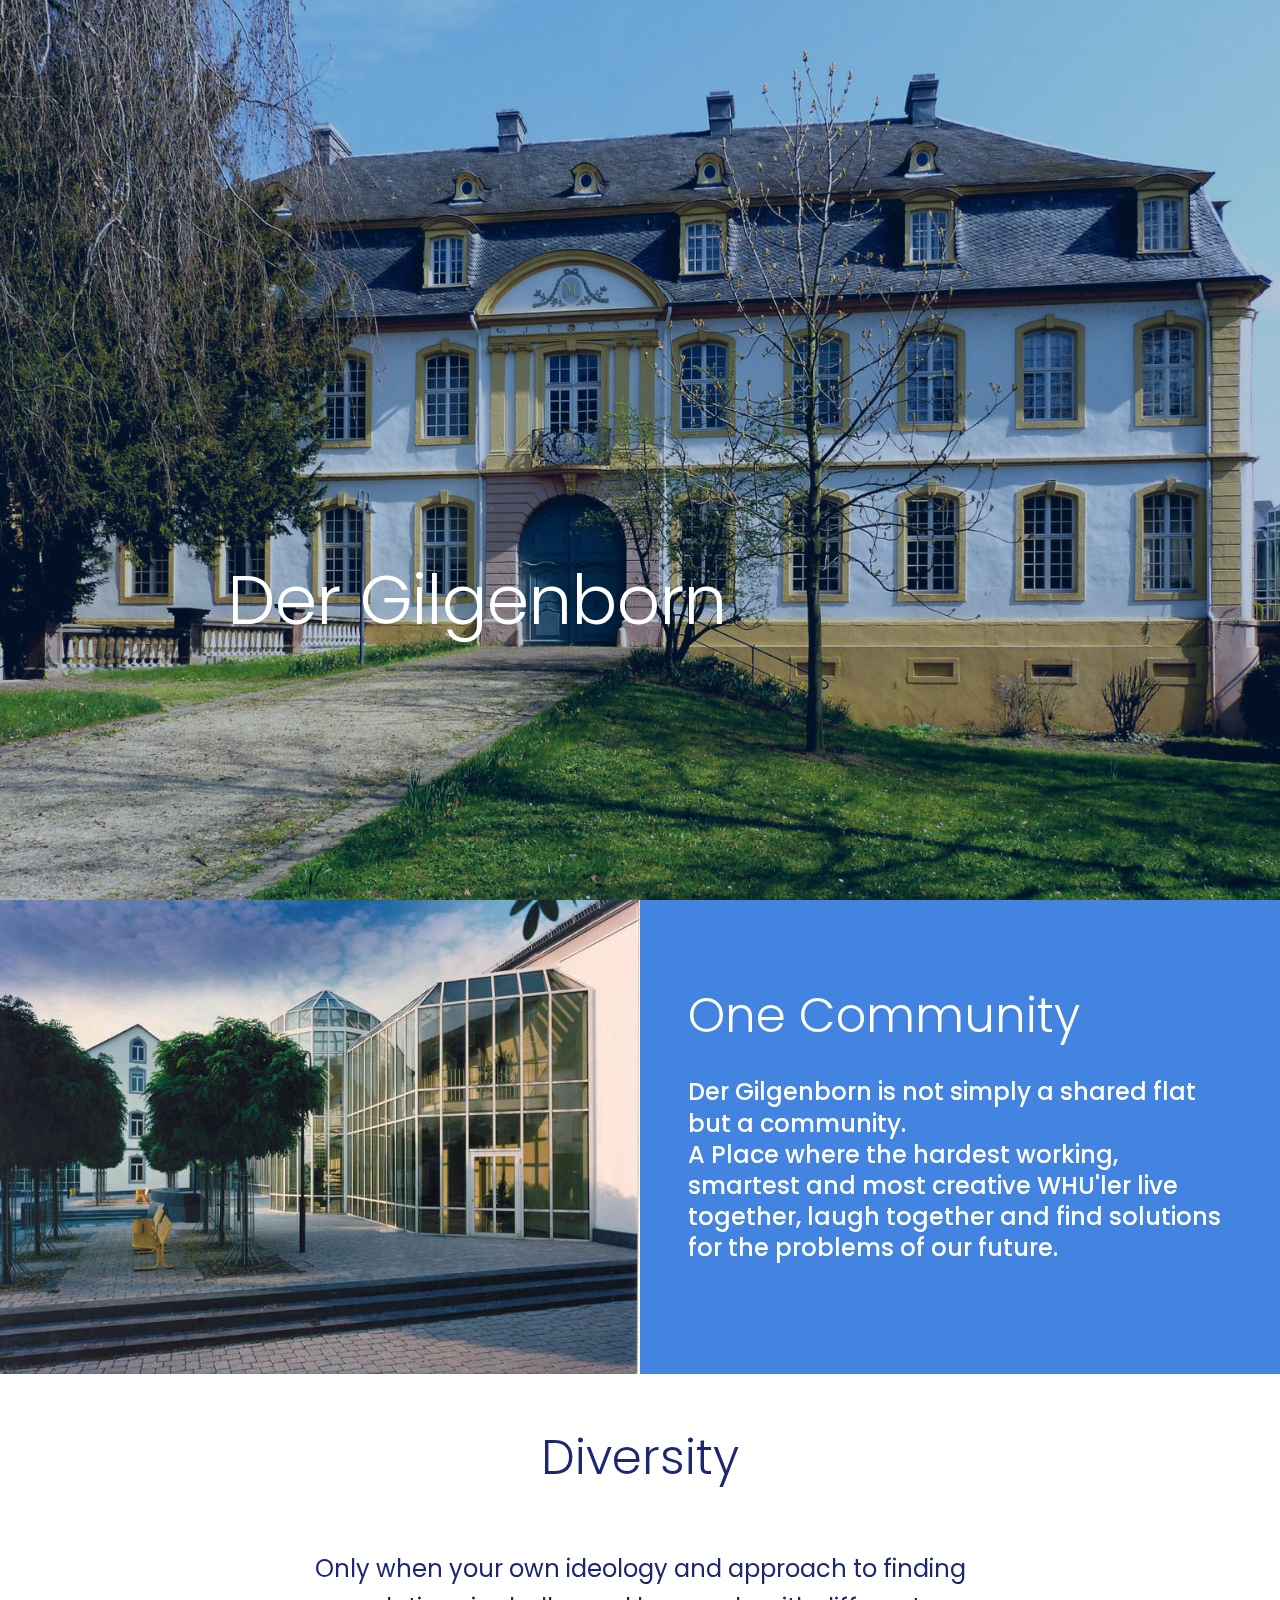
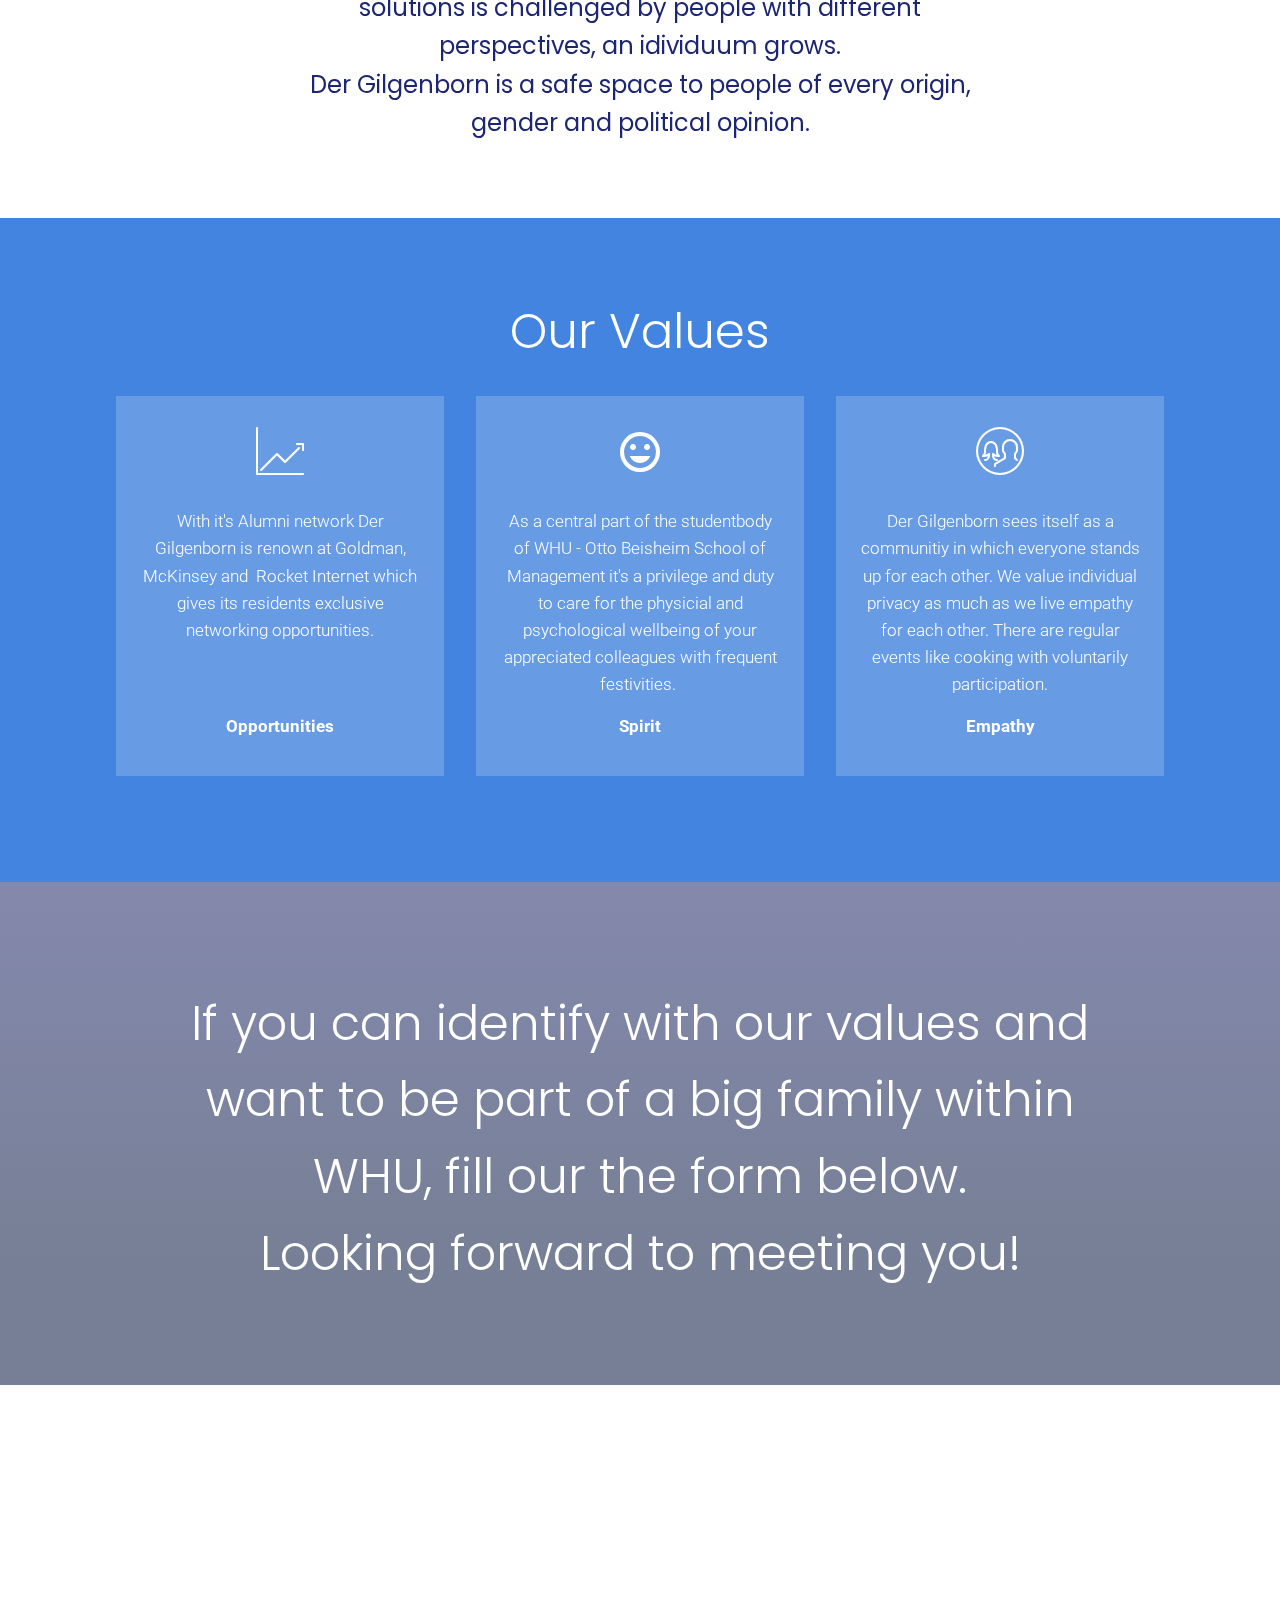
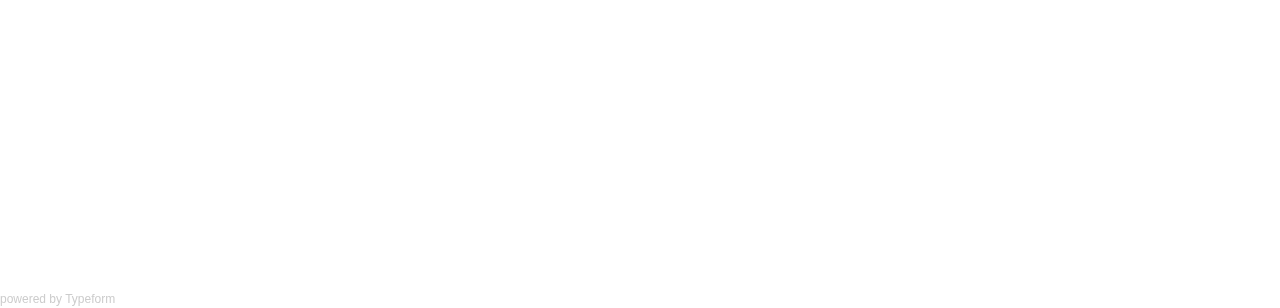
==== commit 25d6dc5e: "create github pages" ====
--- a/en.html
+++ b/en.html
@@ -105,7 +105,7 @@
                         <div class="card-img pb-3">
                             <span class="mbr-iconfont mbr-white mbri-growing-chart"></span>
                         </div>
-                        <p class="mbr-text mbr-fonts-style mbr-white display-7">With it's Alumni network Der Gilgenborn is renown at Goldman, McKinsey and &nbsp;Rocket Internet which gives it's residents exclusive networking opportunities<br><br><br>
+                        <p class="mbr-text mbr-fonts-style mbr-white display-7">With it's Alumni network Der Gilgenborn is renown at Goldman, McKinsey and &nbsp;Rocket Internet which gives its residents exclusive networking opportunities.<br><br><br>
                         </p>
                         <p class="card-title mbr-fonts-style mbr-white display-7">
                             <strong>Opportunities</strong></p>
@@ -117,7 +117,7 @@
                             <span class="mbr-iconfont mbr-white mdi-social-mood"></span>
                         </div>
                         <p class="mbr-text mbr-fonts-style mbr-white display-7">
-                            As a central part of the studentbody of WHU - Otto Beisheim School of Management it's a privilege and duty to care for the physicial and psychological wellbeing of your appreciated colleagues with frequent festivities&nbsp;</p>
+                            As a central part of the studentbody of WHU - Otto Beisheim School of Management it's a privilege and duty to care for the physicial and psychological wellbeing of your appreciated colleagues with frequent festivities.&nbsp;</p>
                         <p class="card-title mbr-fonts-style mbr-white display-7"><strong>Spirit</strong></p>
                     </div>
                 </div>
@@ -126,7 +126,7 @@
                         <div class="card-img pb-3">
                             <span class="mbr-iconfont mbr-white mbri-users"></span>
                         </div>
-                        <p class="mbr-text mbr-fonts-style mbr-white display-7">Der Gilgenborn sees itself as a communitiy in which everyone stands up for each other. We value individual privacy as much as we live empathy for each other. There are regular events like cooking with voluntarily participation<br></p>
+                        <p class="mbr-text mbr-fonts-style mbr-white display-7">Der Gilgenborn sees itself as a communitiy in which everyone stands up for each other. We value individual privacy as much as we live empathy for each other. There are regular events like cooking with voluntarily participation.<br></p>
                         <p class="card-title mbr-fonts-style mbr-white display-7"><strong>Empathy</strong></p>
                     </div>
                 </div>
@@ -147,7 +147,7 @@
             <div class="media-container-column mbr-white col-md-10">
                 <h3 class="mbr-section-subtitle align-center mbr-light pb-3 mbr-fonts-style display-2"></h3>
                 
-                <p class="mbr-text pb-3 mbr-fonts-style display-2">If you can identify with our values and want to be part of a big family within WHU, fill our the form below. <br>You will be contacted shortly afterwards.</p>
+                <p class="mbr-text pb-3 mbr-fonts-style display-2">If you can identify with our values and want to be part of a big family within WHU, fill our the form below. <br>Looking forward to meeting you!</p>
                 
             </div>
         </div>
@@ -155,7 +155,7 @@
     
 </section>
 
-<div id="custom-html-m" custom-code="true" data-rv-view="63"><div class="typeform-widget" data-url="https://mauriceschneider.typeform.com/to/I1XOrt" style="width: 100%; height: 500px;"></div> <script> (function() { var qs,js,q,s,d=document, gi=d.getElementById, ce=d.createElement, gt=d.getElementsByTagName, id="typef_orm", b="https://embed.typeform.com/"; if(!gi.call(d,id)) { js=ce.call(d,"script"); js.id=id; js.src=b+"embed.js"; q=gt.call(d,"script")[0]; q.parentNode.insertBefore(js,q) } })() </script> <div style="font-family: Sans-Serif;font-size: 12px;color: #999;opacity: 0.5; padding-top: 5px;"> powered by <a href="https://admin.typeform.com/signup?utm_campaign=I1XOrt&utm_source=typeform.com-13900104-Basic&utm_medium=typeform&utm_content=typeform-embedded-poweredbytypeform&utm_term=EN" style="color: #999" target="_blank">Typeform</a> </div></div>
+<div id="custom-html-m" custom-code="true" data-rv-view="16"><div class="typeform-widget" data-url="https://mauriceschneider.typeform.com/to/I1XOrt" style="width: 100%; height: 500px;"></div> <script> (function() { var qs,js,q,s,d=document, gi=d.getElementById, ce=d.createElement, gt=d.getElementsByTagName, id="typef_orm", b="https://embed.typeform.com/"; if(!gi.call(d,id)) { js=ce.call(d,"script"); js.id=id; js.src=b+"embed.js"; q=gt.call(d,"script")[0]; q.parentNode.insertBefore(js,q) } })() </script> <div style="font-family: Sans-Serif;font-size: 12px;color: #999;opacity: 0.5; padding-top: 5px;"> powered by <a href="https://admin.typeform.com/signup?utm_campaign=I1XOrt&utm_source=typeform.com-13900104-Basic&utm_medium=typeform&utm_content=typeform-embedded-poweredbytypeform&utm_term=EN" style="color: #999" target="_blank">Typeform</a> </div></div>
 
 
   <script src="assets/web/assets/jquery/jquery.min.js"></script>
